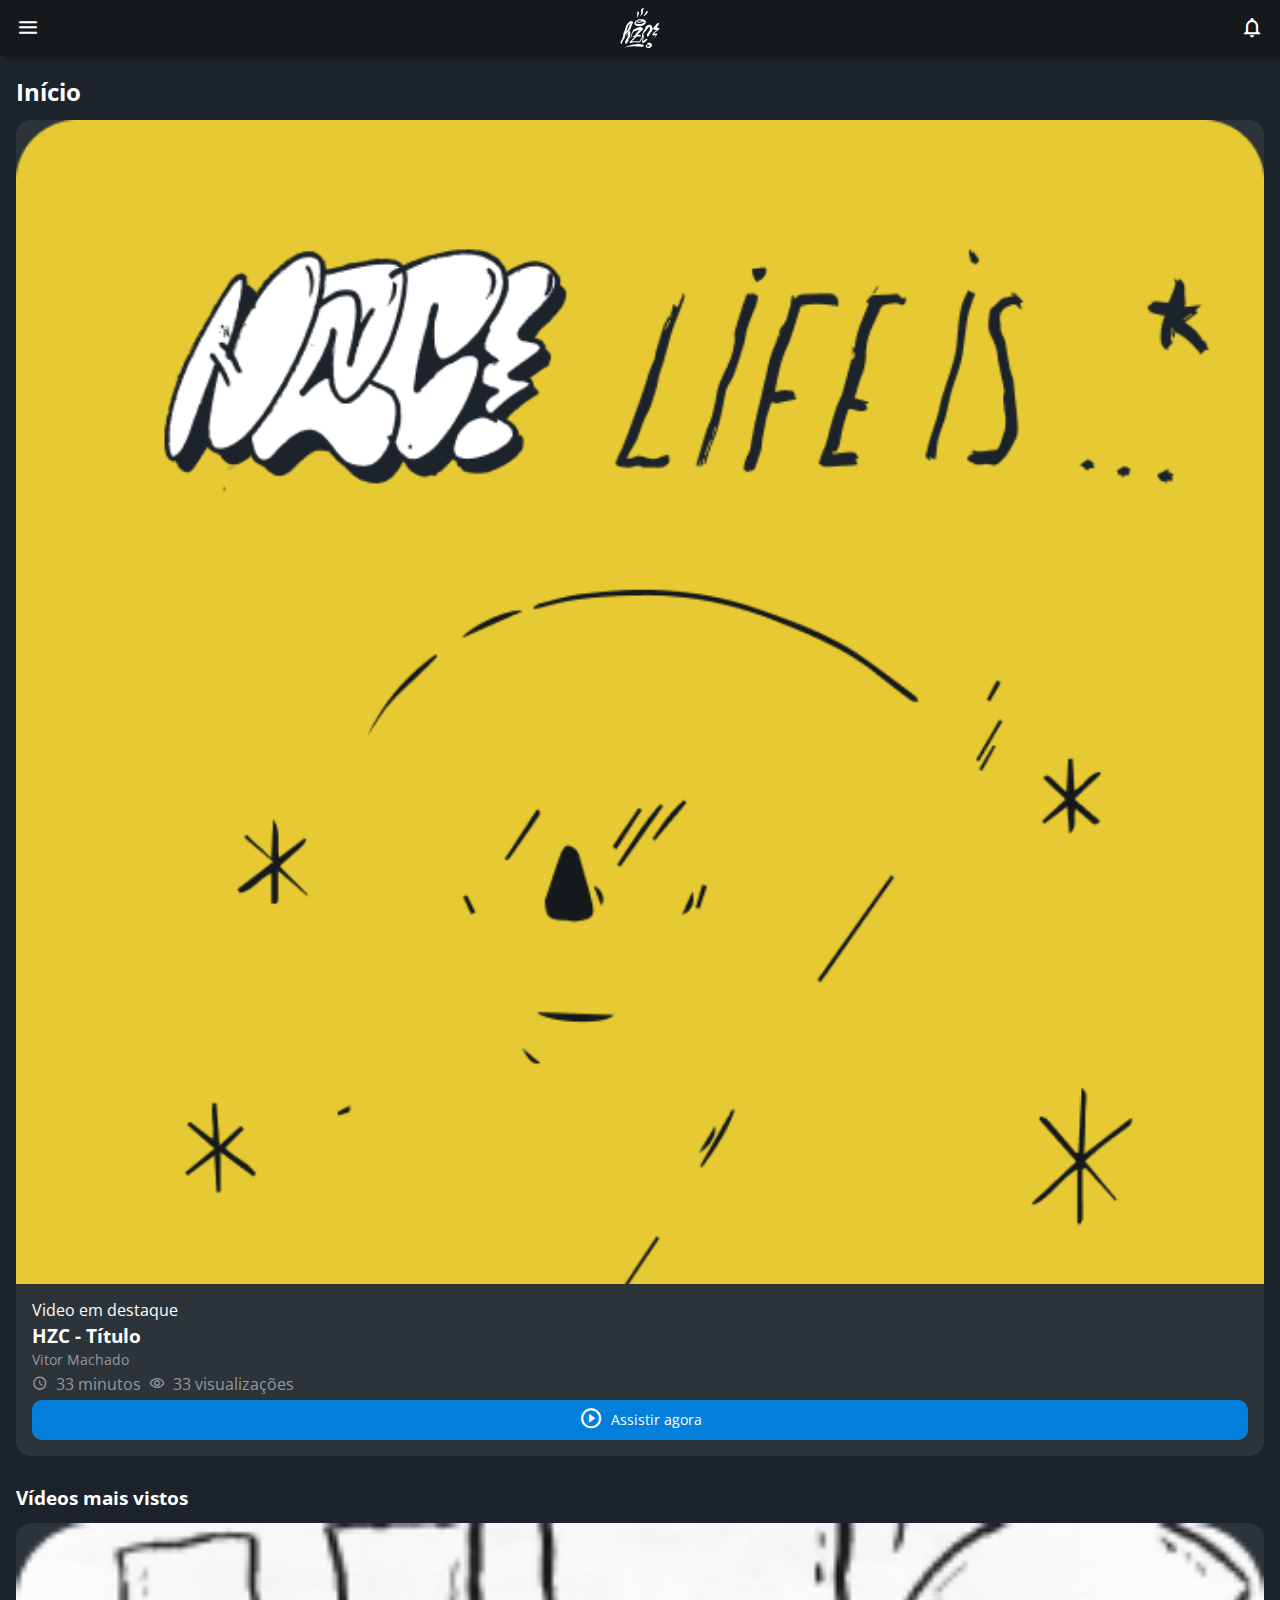
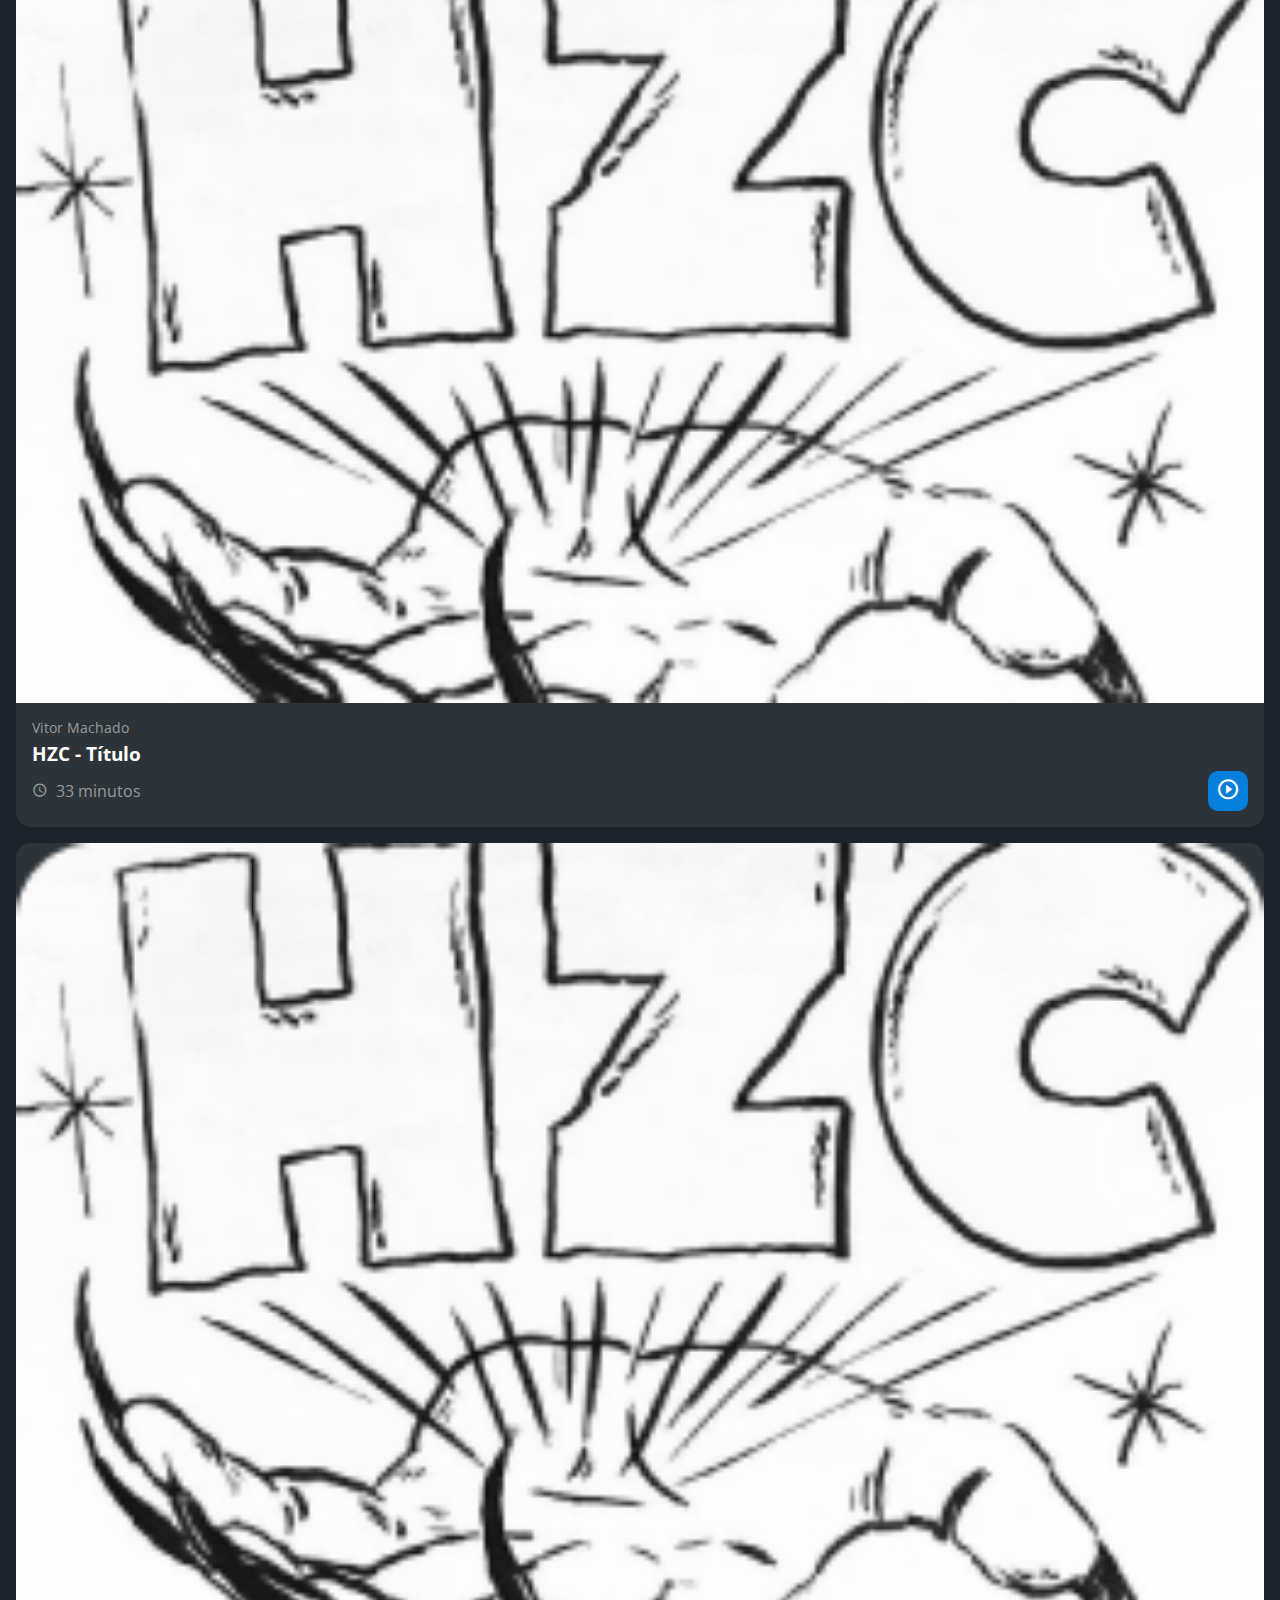
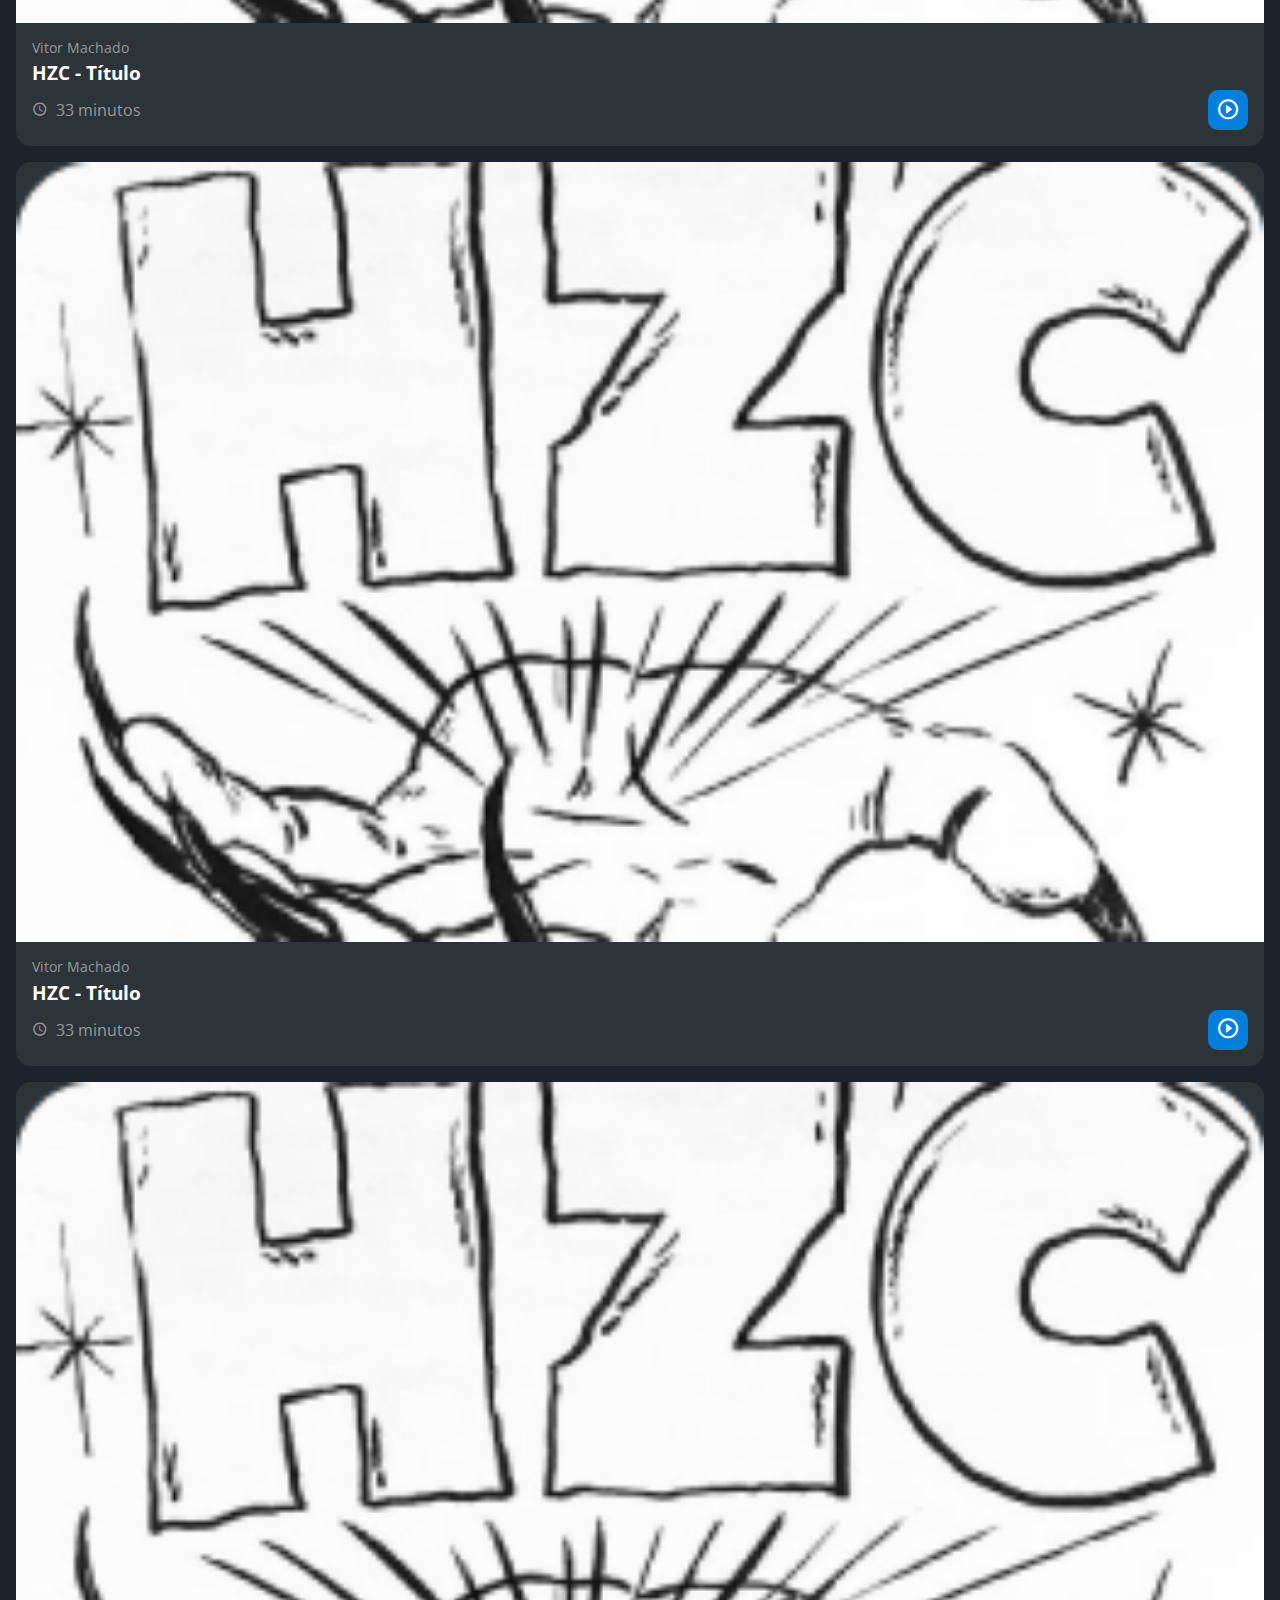
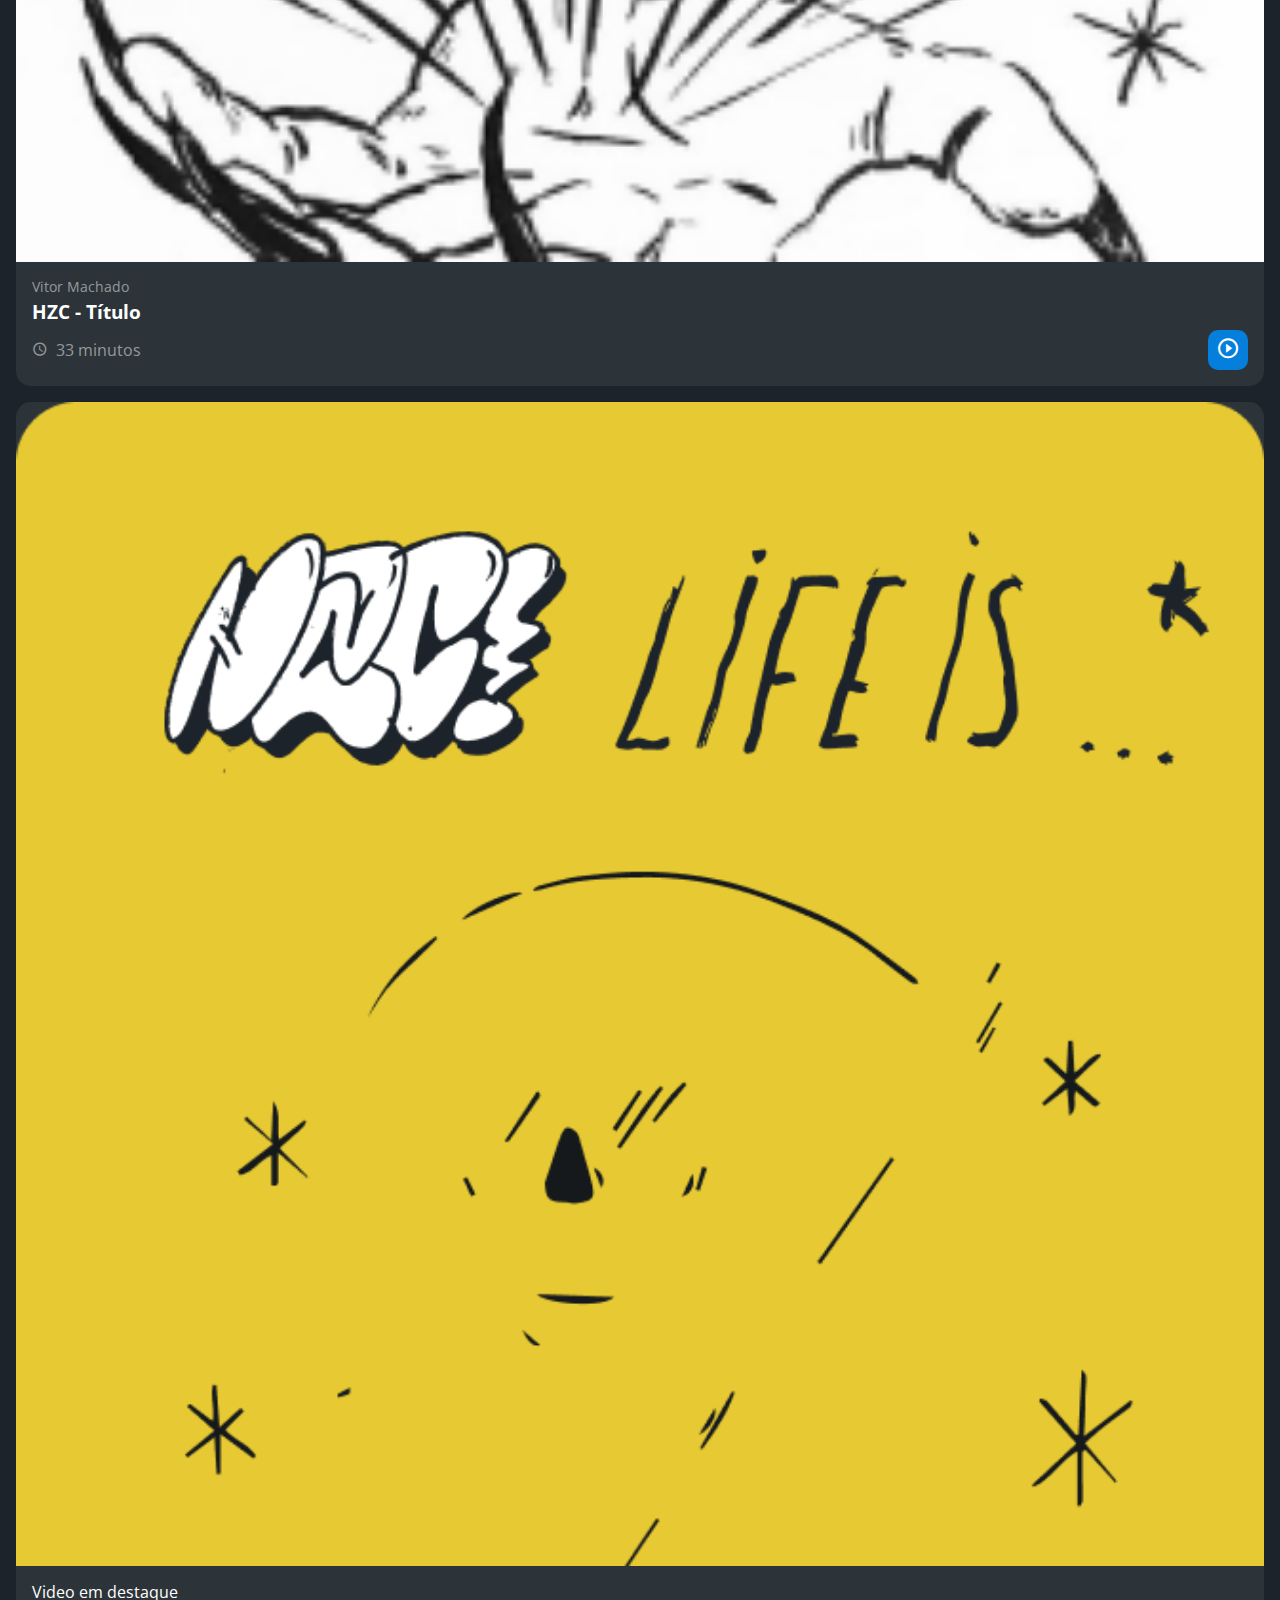
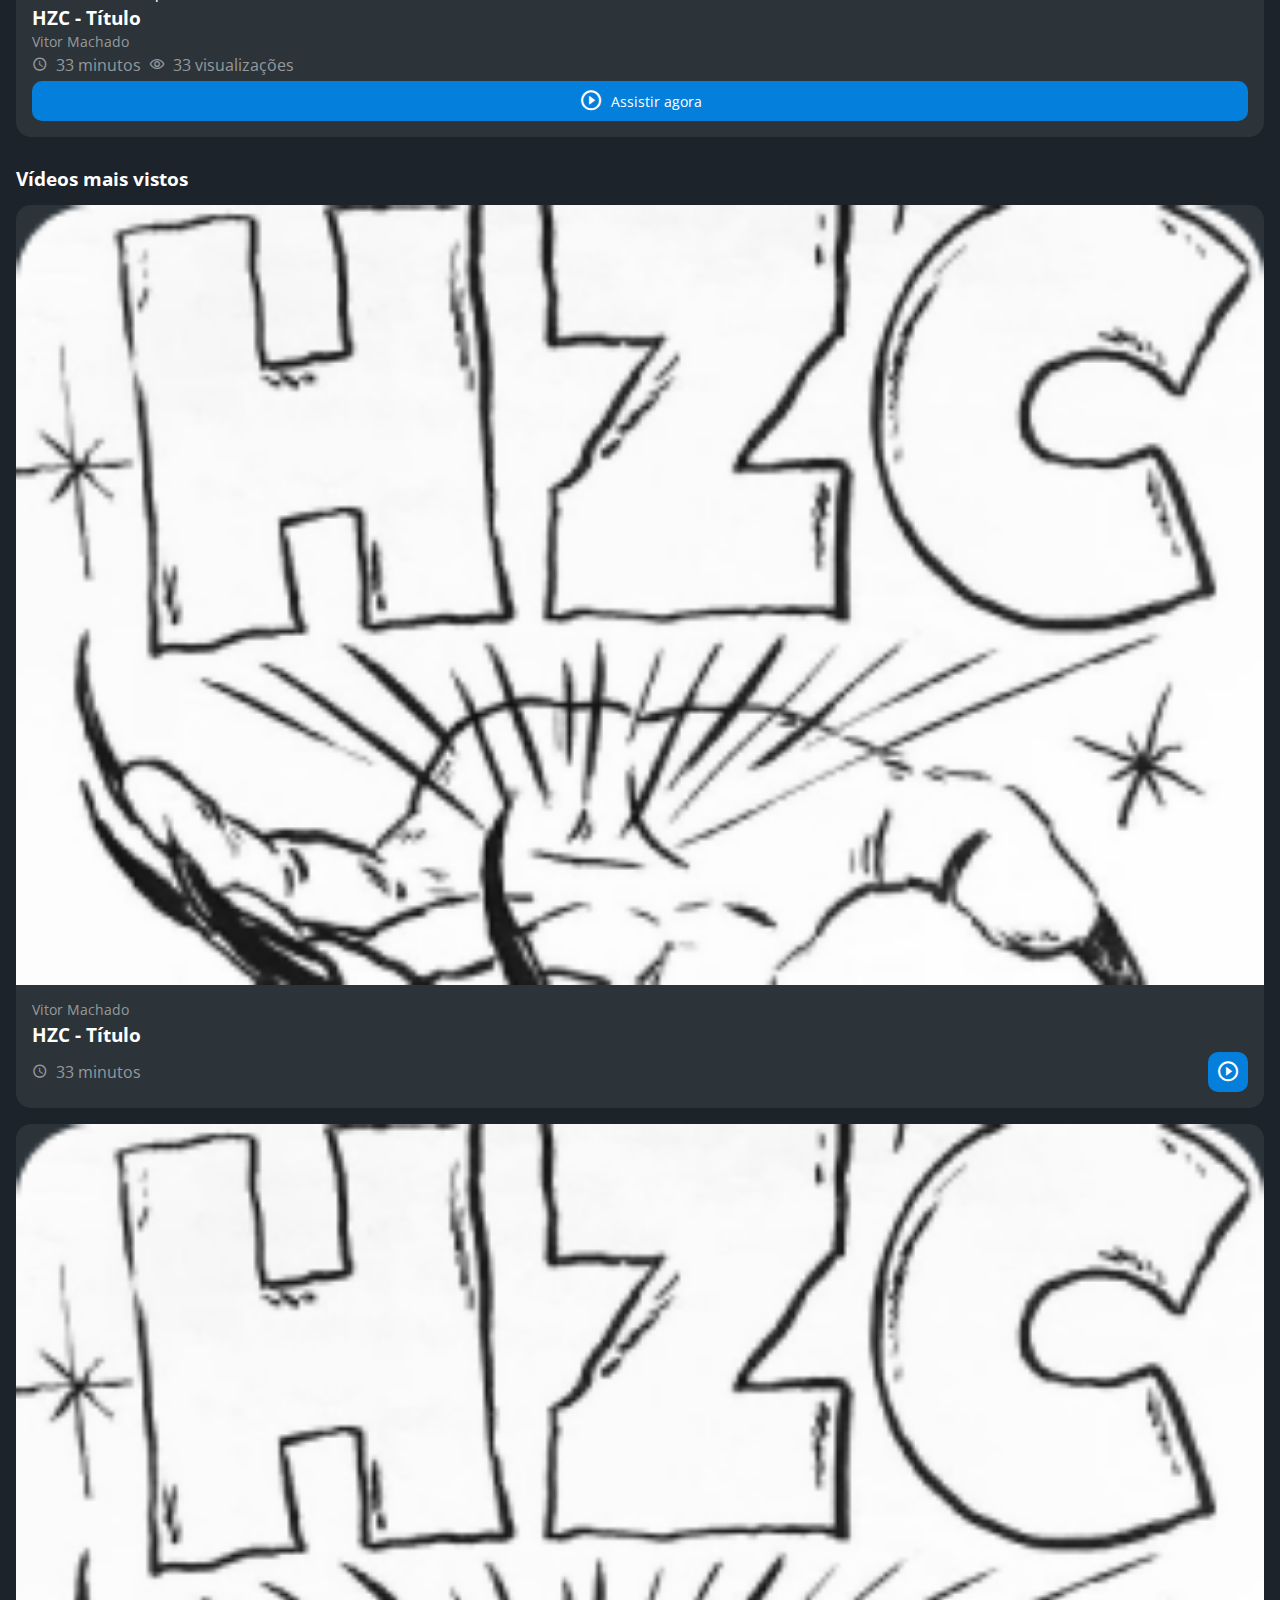
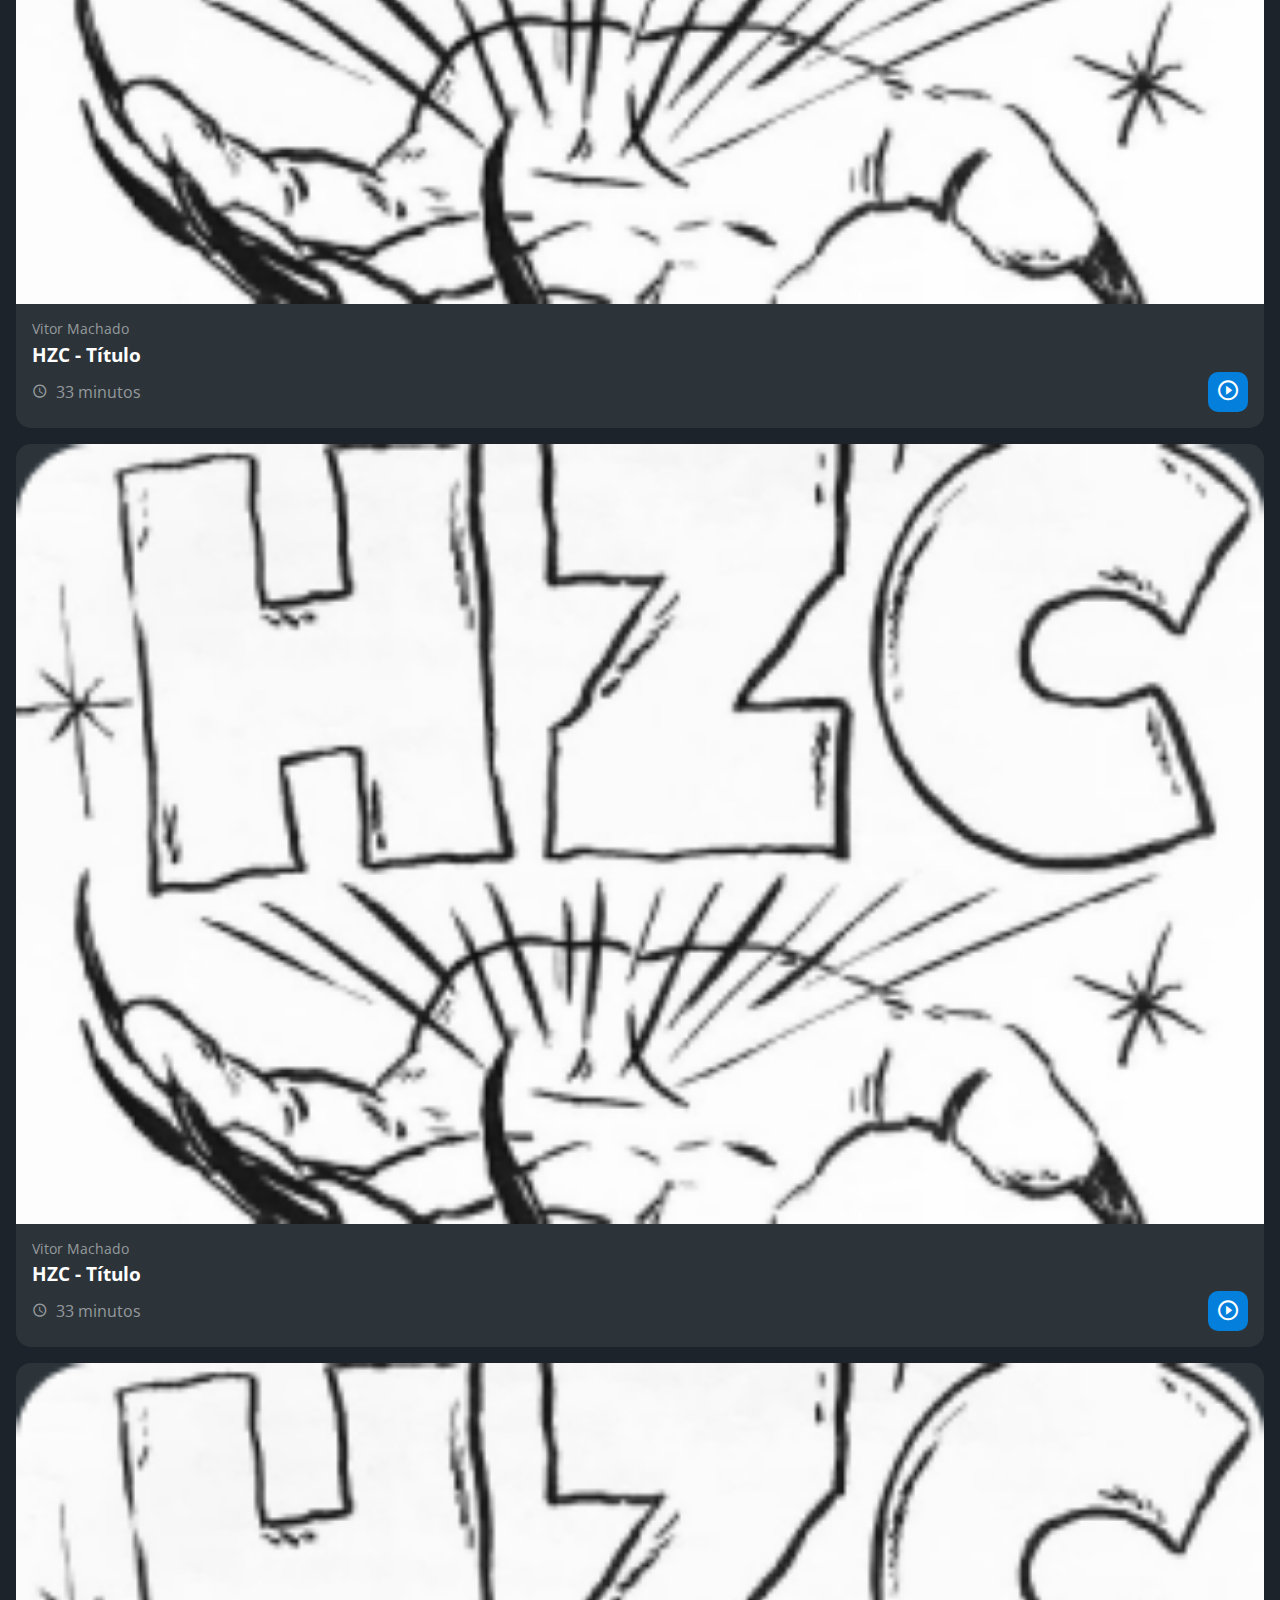
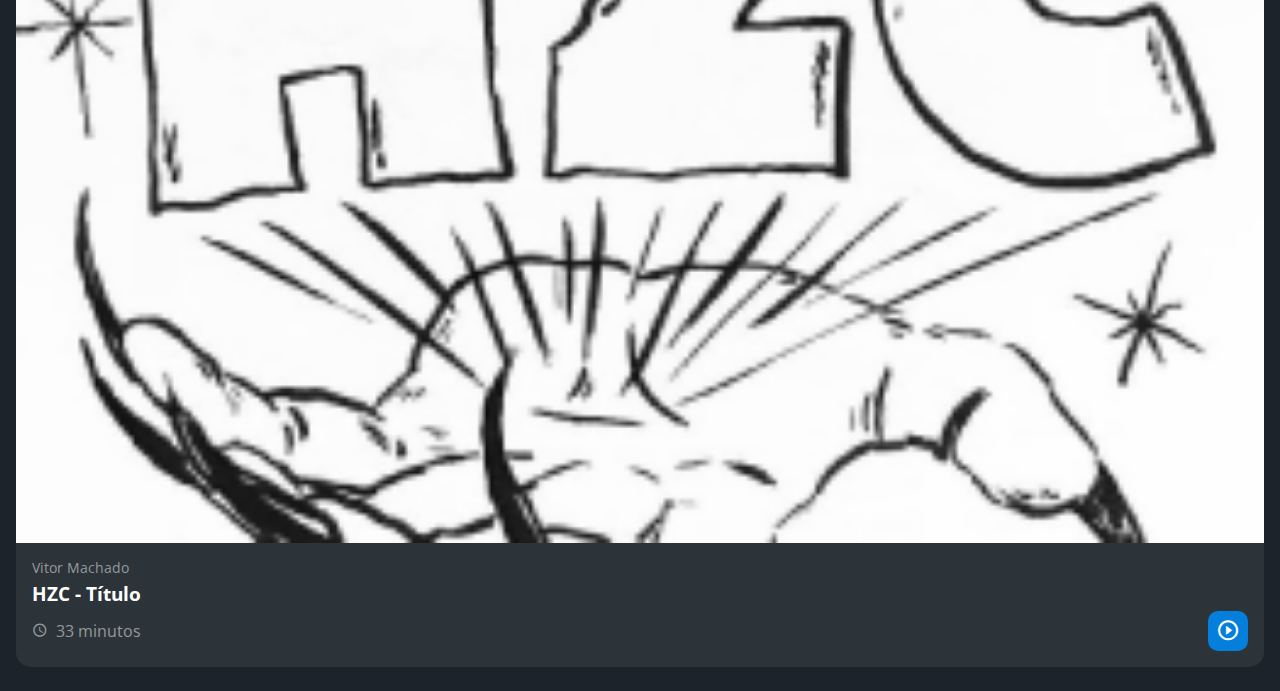
==== index.html @ 2d403581 "Initial commit" ====
<!DOCTYPE html>
<html lang="pt-br">
<head>
    <meta charset="UTF-8">
    <meta http-equiv="X-UA-Compatible" content="IE=edge">
    <meta name="viewport" content="width=device-width, initial-scale=1.0">    
    <title>HZC | Home </title>
    <link rel="preconnect" href="https://fonts.googleapis.com">
    <link rel="preconnect" href="https://fonts.gstatic.com" crossorigin>
    <link rel="stylesheet" href="https://fonts.googleapis.com/css2?family=Open+Sans:wght@400;600;700&display=swap">
    <link rel="stylesheet" href="assets/css/reset.css">
    <link rel="stylesheet" href="assets/css/estilos.css">
</head>
<body>
    <header class="cabecalho">
        <button class="cabecalho__menu" aria-label="Menu"><i></i></button>
        <img src="assets/img/logo.svg" alt="Logotipo da HZC" class="cabecalho__logo" />
        <button class="cabecalho__notificacao" aria-label="Notificação"><i></i></button>
    </header>
    <nav class="menu-lateral">
        <img src="assets/img/logo.svg" alt="Logotipo da HZC" class="menu-lateral__logo">
        <a href="#" class="menu-lateral__link menu-lateral__link--inicio menu-lateral__link--ativo">Inicio</a>
        <a href="#" class="menu-lateral__link menu-lateral__link--videos">Videos</a>
        <a href="#" class="menu-lateral__link menu-lateral__link--picos">Picos</a>
        <a href="#" class="menu-lateral__link menu-lateral__link--integrantes">Integrantes</a>
        <a href="#" class="menu-lateral__link menu-lateral__link--camisas">Camisas</a>
        <a href="#" class="menu-lateral__link menu-lateral__link--pinturas">Pinturas</a>
    </nav>
    <main class="principal">
        <h2 class="titulo-pagina">Início</h2>
        <article class="cartao cartao--destaque">
            <img src="assets/img/banner-mobile_1.png" alt="Banner do cartão" class="cartao__imagem">
            <div class="cartao__conteudo">
                <p class="cartao__destaque">Video em destaque</p>
                <h3 class="cartao__titulo">HZC - Título</h3>
                <p class="cartao__perfil">Vitor Machado</p>
                <p class="cartao__info cartao__info--tempo">33 minutos</p>
                <p class="cartao__info cartao__info--visualizacao">33 visualizações</p>
                <button class="cartao__botao cartao__botao--play cartao__botao--destaque">Assistir agora</button>
            </div>
        </article>
        <section class="secao">
            <h3 class="titulo-secao">Vídeos mais vistos</h3>
            <article class="cartao">
                <img src="assets/img/video_1.png" alt="Video" class="cartao__imagem">
                <div class="cartao__conteudo">
                    <p class="cartao__perfil">Vitor Machado</p>
                    <h3 class="cartao__titulo">HZC - Título</h3>
                    <p class="cartao__info cartao__info--tempo">33 minutos</p>
                    <button class="cartao__botao cartao__botao--play" aria-label="Assistir agora"></button>
                </div>
            </article>
            <article class="cartao">
                <img src="assets/img/video_1.png" alt="Video" class="cartao__imagem">
                <div class="cartao__conteudo">
                    <p class="cartao__perfil">Vitor Machado</p>
                    <h3 class="cartao__titulo">HZC - Título</h3>
                    <p class="cartao__info cartao__info--tempo">33 minutos</p>
                    <button class="cartao__botao cartao__botao--play" aria-label="Assistir agora"></button>
                </div>
            </article>
            <article class="cartao">
                <img src="assets/img/video_1.png" alt="Video" class="cartao__imagem">
                <div class="cartao__conteudo">
                    <p class="cartao__perfil">Vitor Machado</p>
                    <h3 class="cartao__titulo">HZC - Título</h3>
                    <p class="cartao__info cartao__info--tempo">33 minutos</p>
                    <button class="cartao__botao cartao__botao--play" aria-label="Assistir agora"></button>
                </div>
            </article>
            <article class="cartao">
                <img src="assets/img/video_1.png" alt="Video" class="cartao__imagem">
                <div class="cartao__conteudo">
                    <p class="cartao__perfil">Vitor Machado</p>
                    <h3 class="cartao__titulo">HZC - Título</h3>
                    <p class="cartao__info cartao__info--tempo">33 minutos</p>
                    <button class="cartao__botao cartao__botao--play" aria-label="Assistir agora"></button>
                </div>
            </article>
        </section>

        <article class="cartao cartao--destaque">
            <img src="assets/img/banner-mobile_1.png" alt="Banner do cartão" class="cartao__imagem">
            <div class="cartao__conteudo">
                <p class="cartao__destaque">Video em destaque</p>
                <h3 class="cartao__titulo">HZC - Título</h3>
                <p class="cartao__perfil">Vitor Machado</p>
                <p class="cartao__info cartao__info--tempo">33 minutos</p>
                <p class="cartao__info cartao__info--visualizacao">33 visualizações</p>
                <button class="cartao__botao cartao__botao--play cartao__botao--destaque">Assistir agora</button>
            </div>
        </article>
        <section class="secao">
            <h3 class="titulo-secao">Vídeos mais vistos</h3>
            <article class="cartao">
                <img src="assets/img/video_1.png" alt="Video" class="cartao__imagem">
                <div class="cartao__conteudo">
                    <p class="cartao__perfil">Vitor Machado</p>
                    <h3 class="cartao__titulo">HZC - Título</h3>
                    <p class="cartao__info cartao__info--tempo">33 minutos</p>
                    <button class="cartao__botao cartao__botao--play" aria-label="Assistir agora"></button>
                </div>
            </article>
            <article class="cartao">
                <img src="assets/img/video_1.png" alt="Video" class="cartao__imagem">
                <div class="cartao__conteudo">
                    <p class="cartao__perfil">Vitor Machado</p>
                    <h3 class="cartao__titulo">HZC - Título</h3>
                    <p class="cartao__info cartao__info--tempo">33 minutos</p>
                    <button class="cartao__botao cartao__botao--play" aria-label="Assistir agora"></button>
                </div>
            </article>
            <article class="cartao">
                <img src="assets/img/video_1.png" alt="Video" class="cartao__imagem">
                <div class="cartao__conteudo">
                    <p class="cartao__perfil">Vitor Machado</p>
                    <h3 class="cartao__titulo">HZC - Título</h3>
                    <p class="cartao__info cartao__info--tempo">33 minutos</p>
                    <button class="cartao__botao cartao__botao--play" aria-label="Assistir agora"></button>
                </div>
            </article>
            <article class="cartao">
                <img src="assets/img/video_1.png" alt="Video" class="cartao__imagem">
                <div class="cartao__conteudo">
                    <p class="cartao__perfil">Vitor Machado</p>
                    <h3 class="cartao__titulo">HZC - Título</h3>
                    <p class="cartao__info cartao__info--tempo">33 minutos</p>
                    <button class="cartao__botao cartao__botao--play" aria-label="Assistir agora"></button>
                </div>
            </article>
        </section>
    </main>
    <script src="index.js"></script>
</body>
</html>
---- assets/css/estilos.css ----
@font-face {
    font-family: 'icones';
    src: url(../font/icones.ttf);
}

body {
    background-color: #1D232A;
    font-family: 'Open Sans', 'icones', sans-serif;
    color: #ffffff;
}

.cabecalho {
    display: flex;
    justify-content: space-between;
    align-items: center;
    background-color: #15191C;
    padding: 8px 16px;
    box-shadow:  4px 4px rgba(0, 0, 0, 0.16);
}

.cabecalho__menu i::before{
    content: "\e904";
    font-size: 24px;
}

.cabecalho__notificacao i::before{
    content: "\e906";
    font-size: 24px;
}

.cabecalho__logo {
    width: 40px;
}

.menu-lateral{
    display: flex;
    flex-direction: column;

    background-color: #15191C;
    width: 75vw;
    height: 100vh;

    position: absolute;
    left: -100vw;
    transition: .25s;
}

.menu-lateral--ativo {
    left: 0;
    transition: .25s;
}

.menu-lateral__logo {
    width: 118px;
    align-self: center;
    padding: 16px;
}

.menu-lateral__link{
    height: 64px;
    color: #95999C;
    padding-left: 64px;
    display: flex;
    align-items: center;
}

.menu-lateral__link::before {
    content: '\e900';
    width: 24px;
    height: 24px;
    font-size: 24px;
    position: absolute;
    left: 24px;
}

.menu-lateral__link--ativo {
    color: #ffffff;
    padding-left: 56px;
    border-left: 8px solid #ffffff;
}

.menu-lateral__link--inicio::before {
    content: '\e902';    
}

.menu-lateral__link--videos::before {
    content: '\e90e';
}
.menu-lateral__link--picos::before {
    content: '\e909';
}
.menu-lateral__link--integrantes::before {
    content: '\e903';
}
.menu-lateral__link--camisas::before {
    content: '\e900';
}
.menu-lateral__link--pinturas::before {
    content: '\e90a';
}

.principal{
    padding: 24px 16px;
    display: grid;
    gap: 16px;
}

.titulo-pagina {
    font-size: 1.5rem;
    font-weight: 700;
}

.titulo-secao {
    font-size: 1.2rem;
    font-weight: 700;
}

.cartao {
    width: 100%;
    border-radius: 15px;
    overflow: hidden;
    background-color: #2C343A;
}

.cartao--destaque {
    margin-bottom: 16px;
}

/* Grid template usando fracionamento, criando células */
.cartao__conteudo {
    padding: 16px;
    display: grid;
    grid-template-columns:auto 1fr;
    gap: 8px;
}   

/* Mescla de colunas, tipo do excel */
.cartao__destaque {
    grid-column: span 2;
}

.cartao__titulo {
    font-size: 1.2rem;
    font-weight: 700;
    grid-column: span 2;
}

.cartao__perfil {
    color: #95999C;
    font-size: 0.9rem;
    grid-column: span 2;
}

.cartao__info {
    display: flex;
    align-items: center;
    color: #95999C;
}

.cartao__info--tempo::before {
    content: '\e90c';
    margin-right: 8px;
}

.cartao__info--visualizacao::before {
    content: '\e90f';
    margin-right: 8px;
}

.cartao__botao {
    display: flex;
    justify-content: center;
    align-items: center;
    background-color: #0480DC;
    width: 40px;
    height: 40px;
    border-radius: 10px;
    font-size: 0.9rem;
    justify-self: flex-end;
}

.cartao__botao--play::before {
    content: '\e90b';
    font-size: 24px;
}

.cartao__botao--destaque {
    width: 100%;
    grid-column: span 2;
}

.cartao__botao--destaque::before {
    margin-right: 8px;
}

.secao {
    display: grid;
    gap: 16px;
}
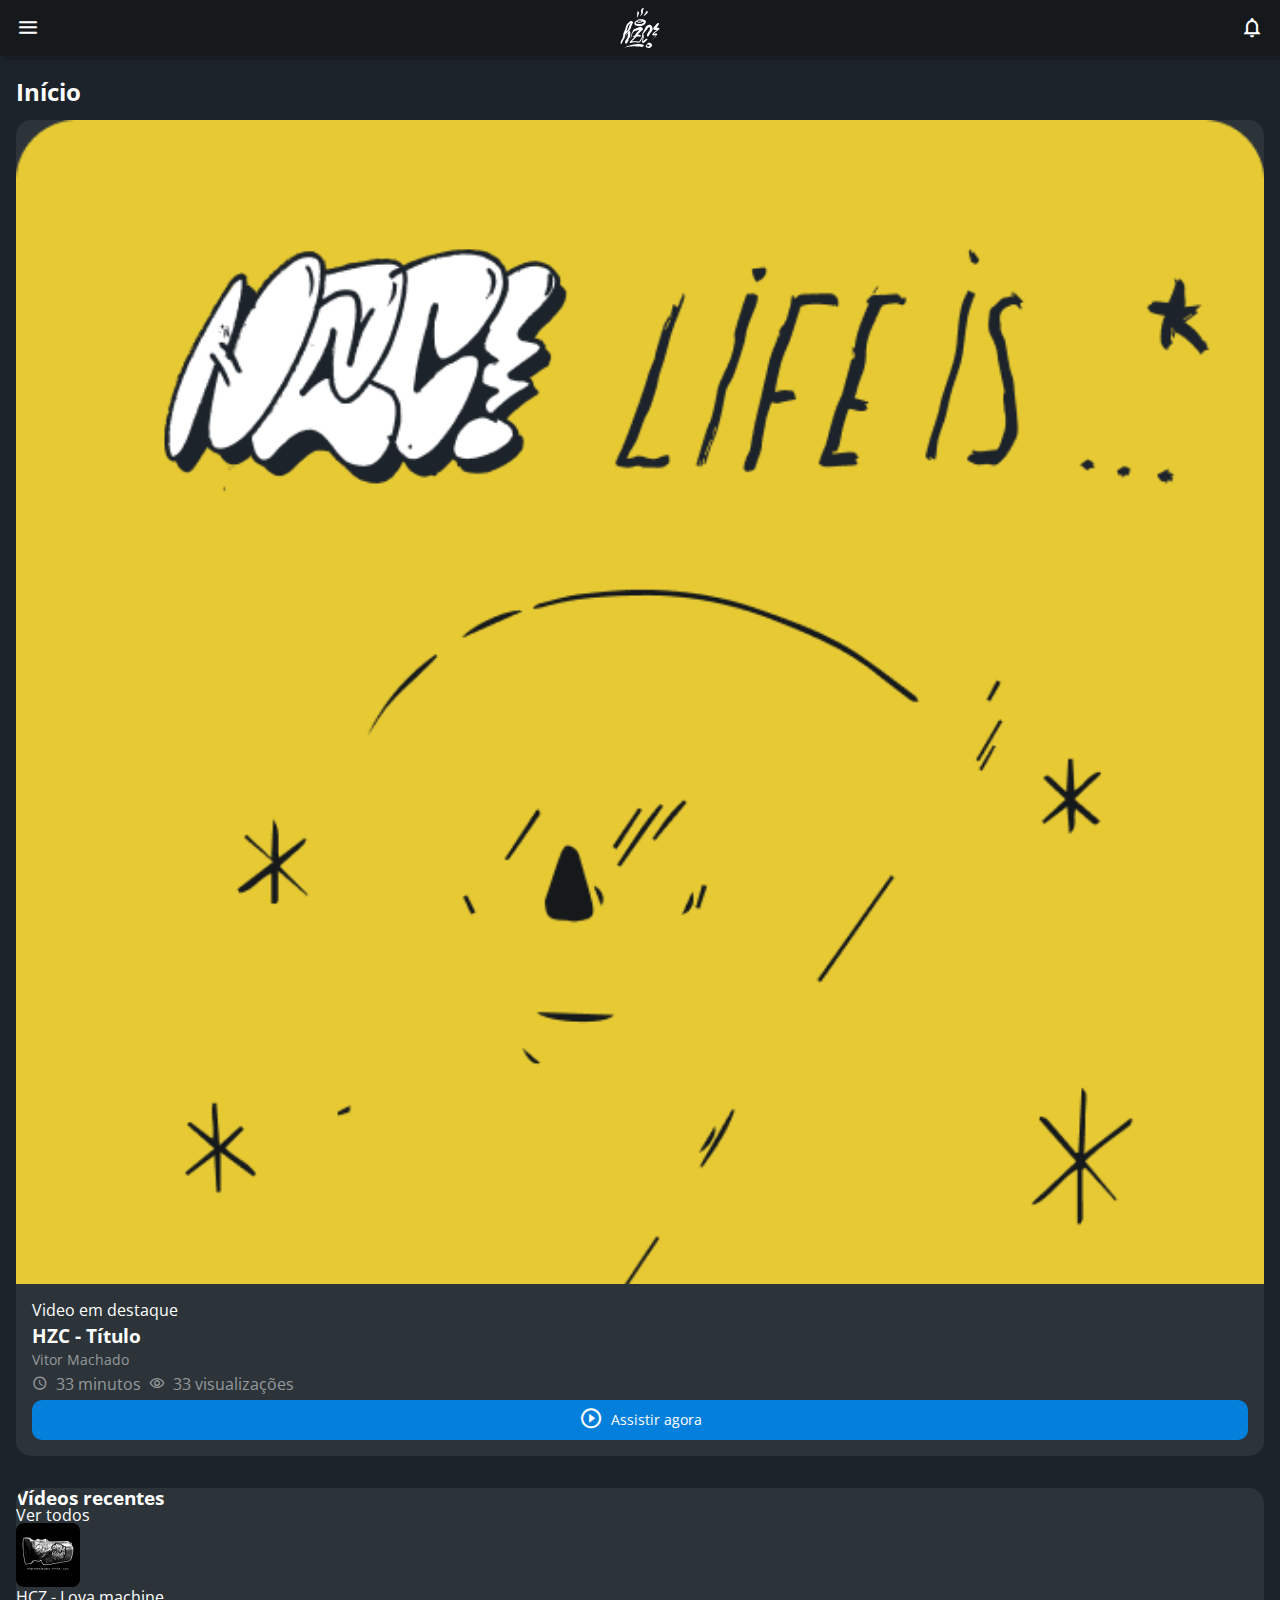
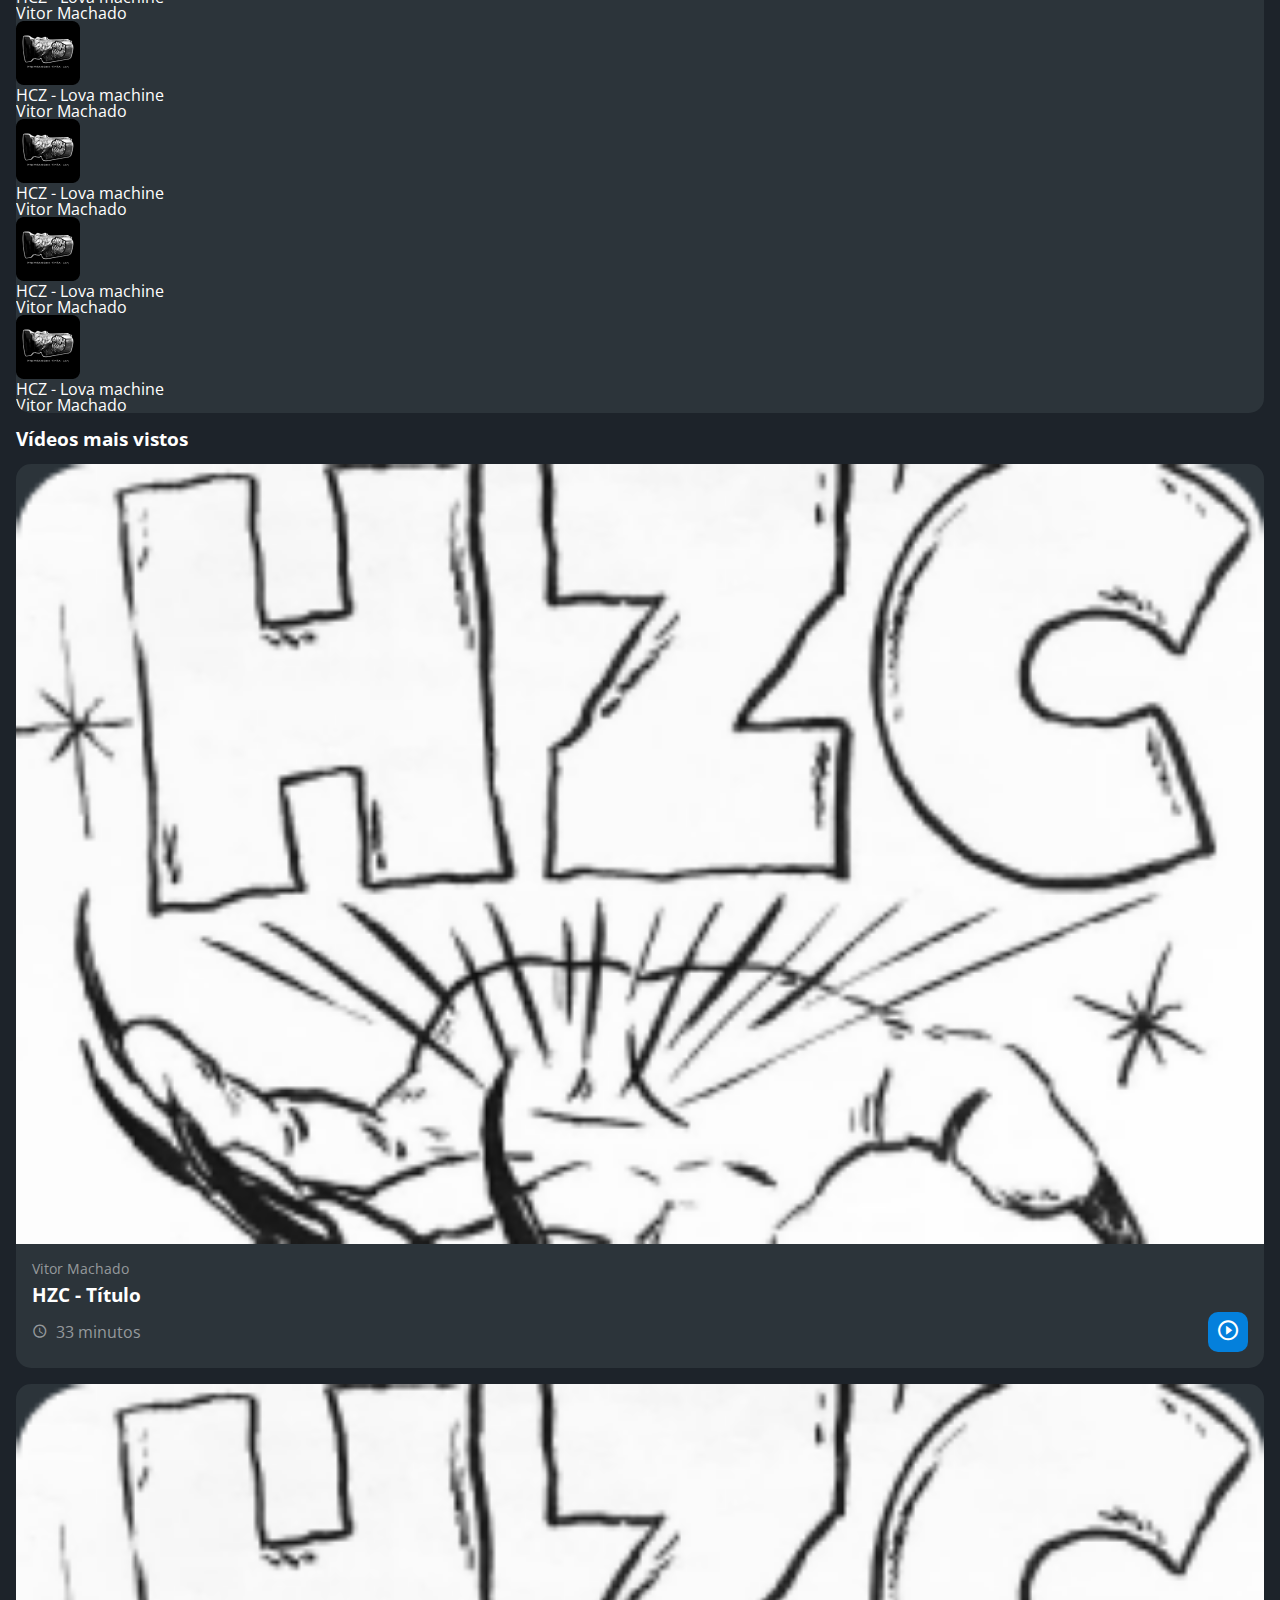
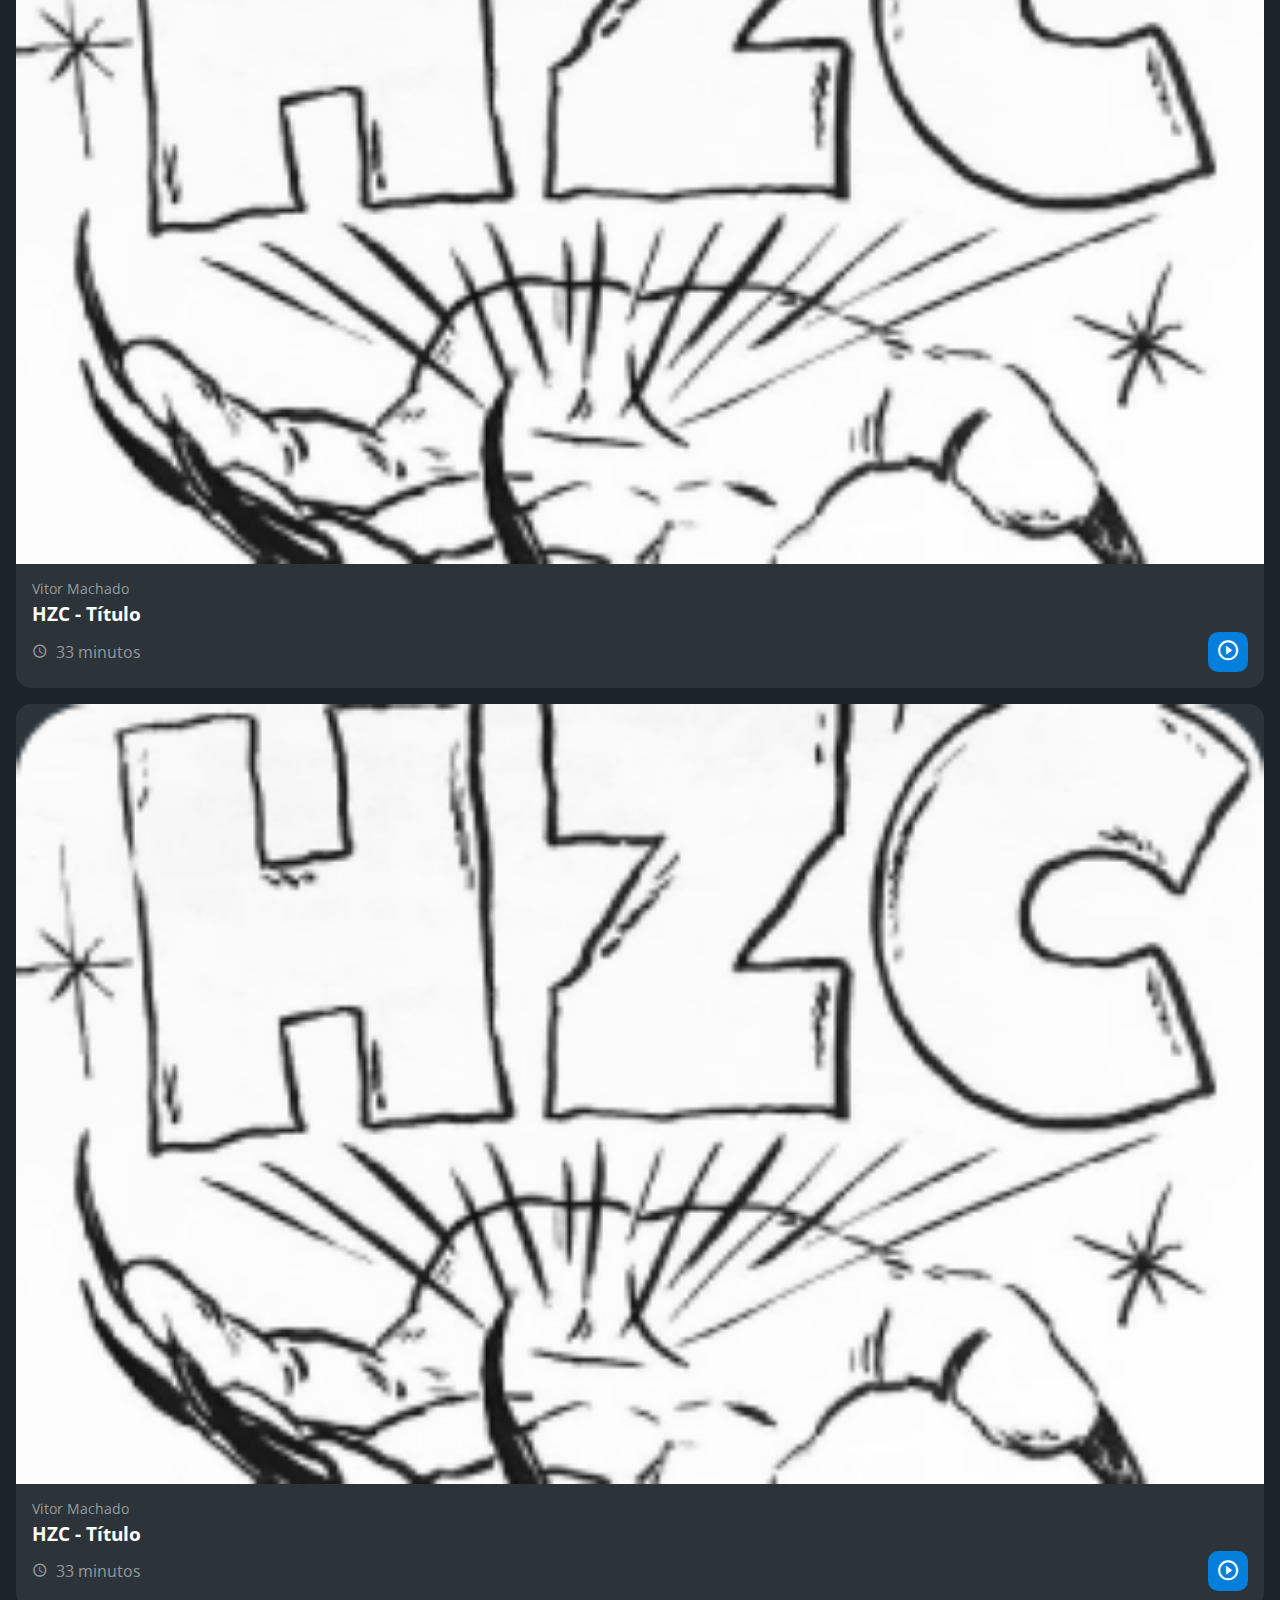
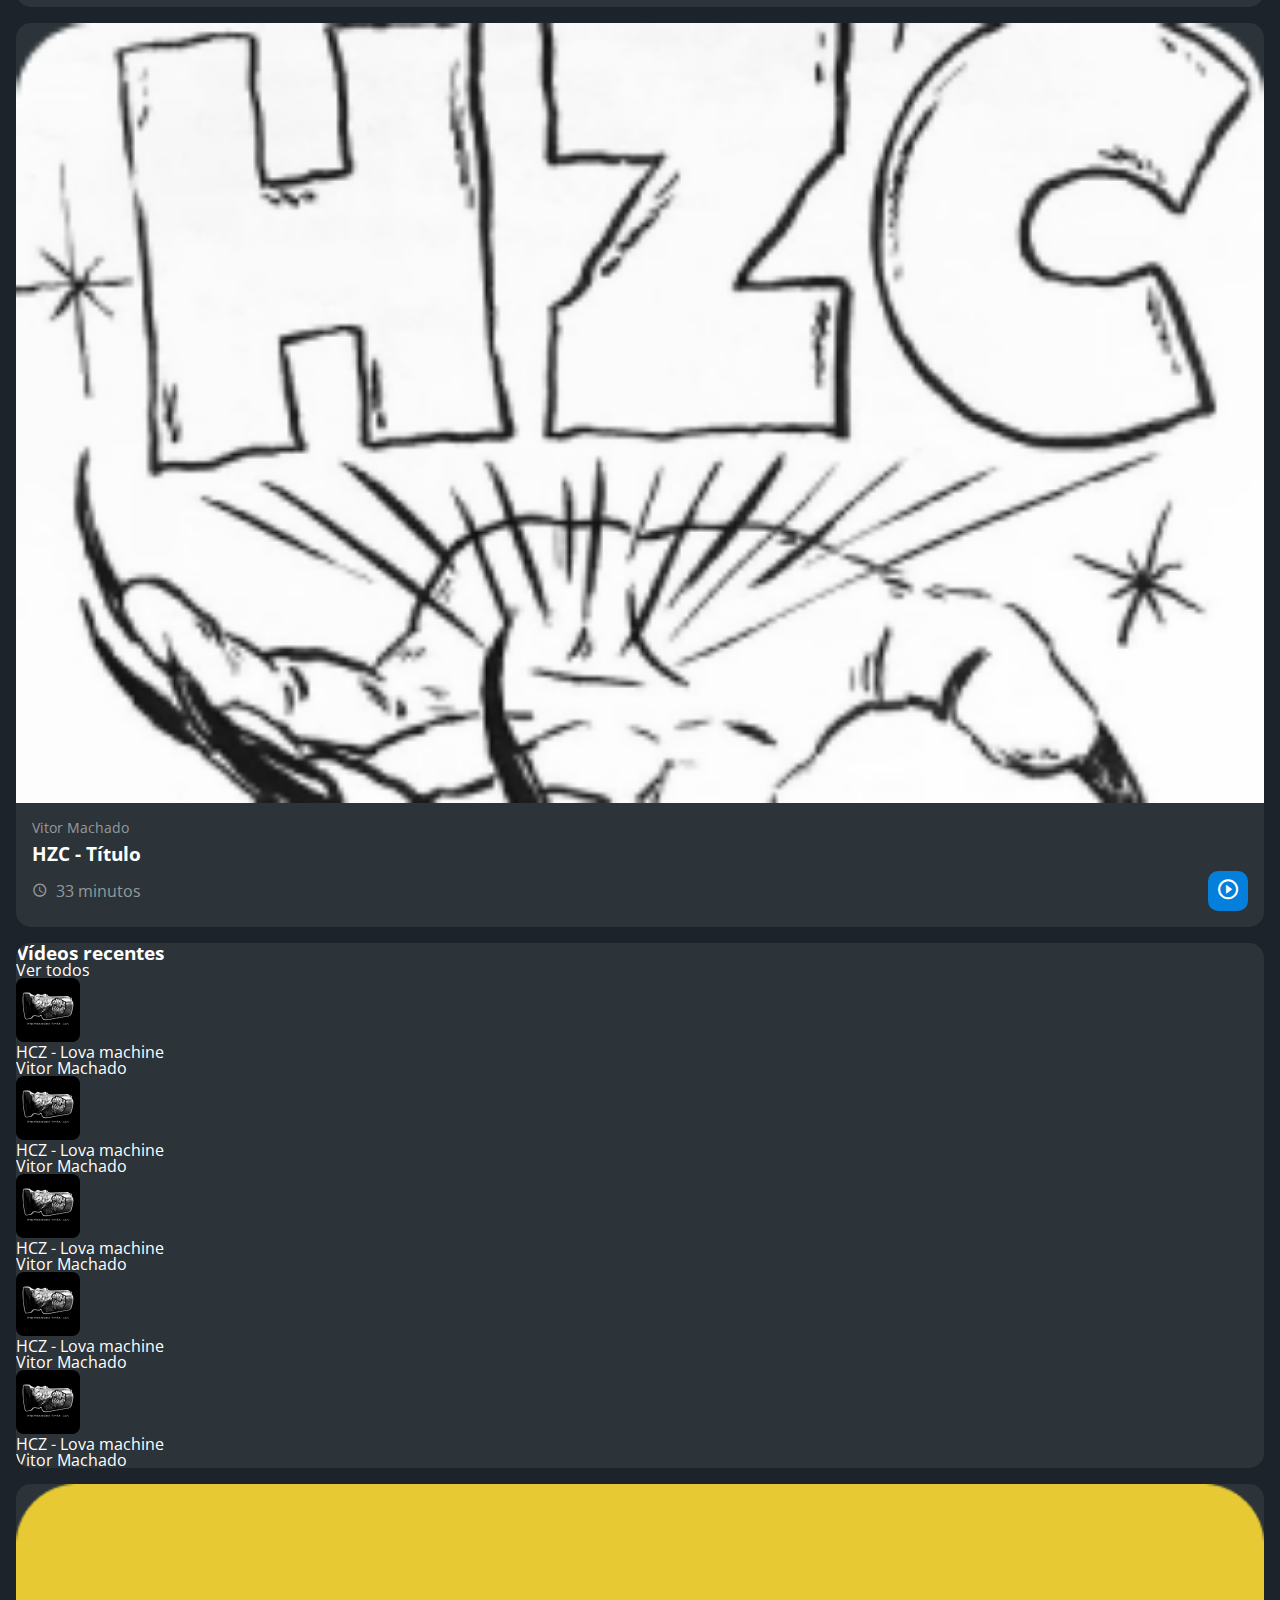
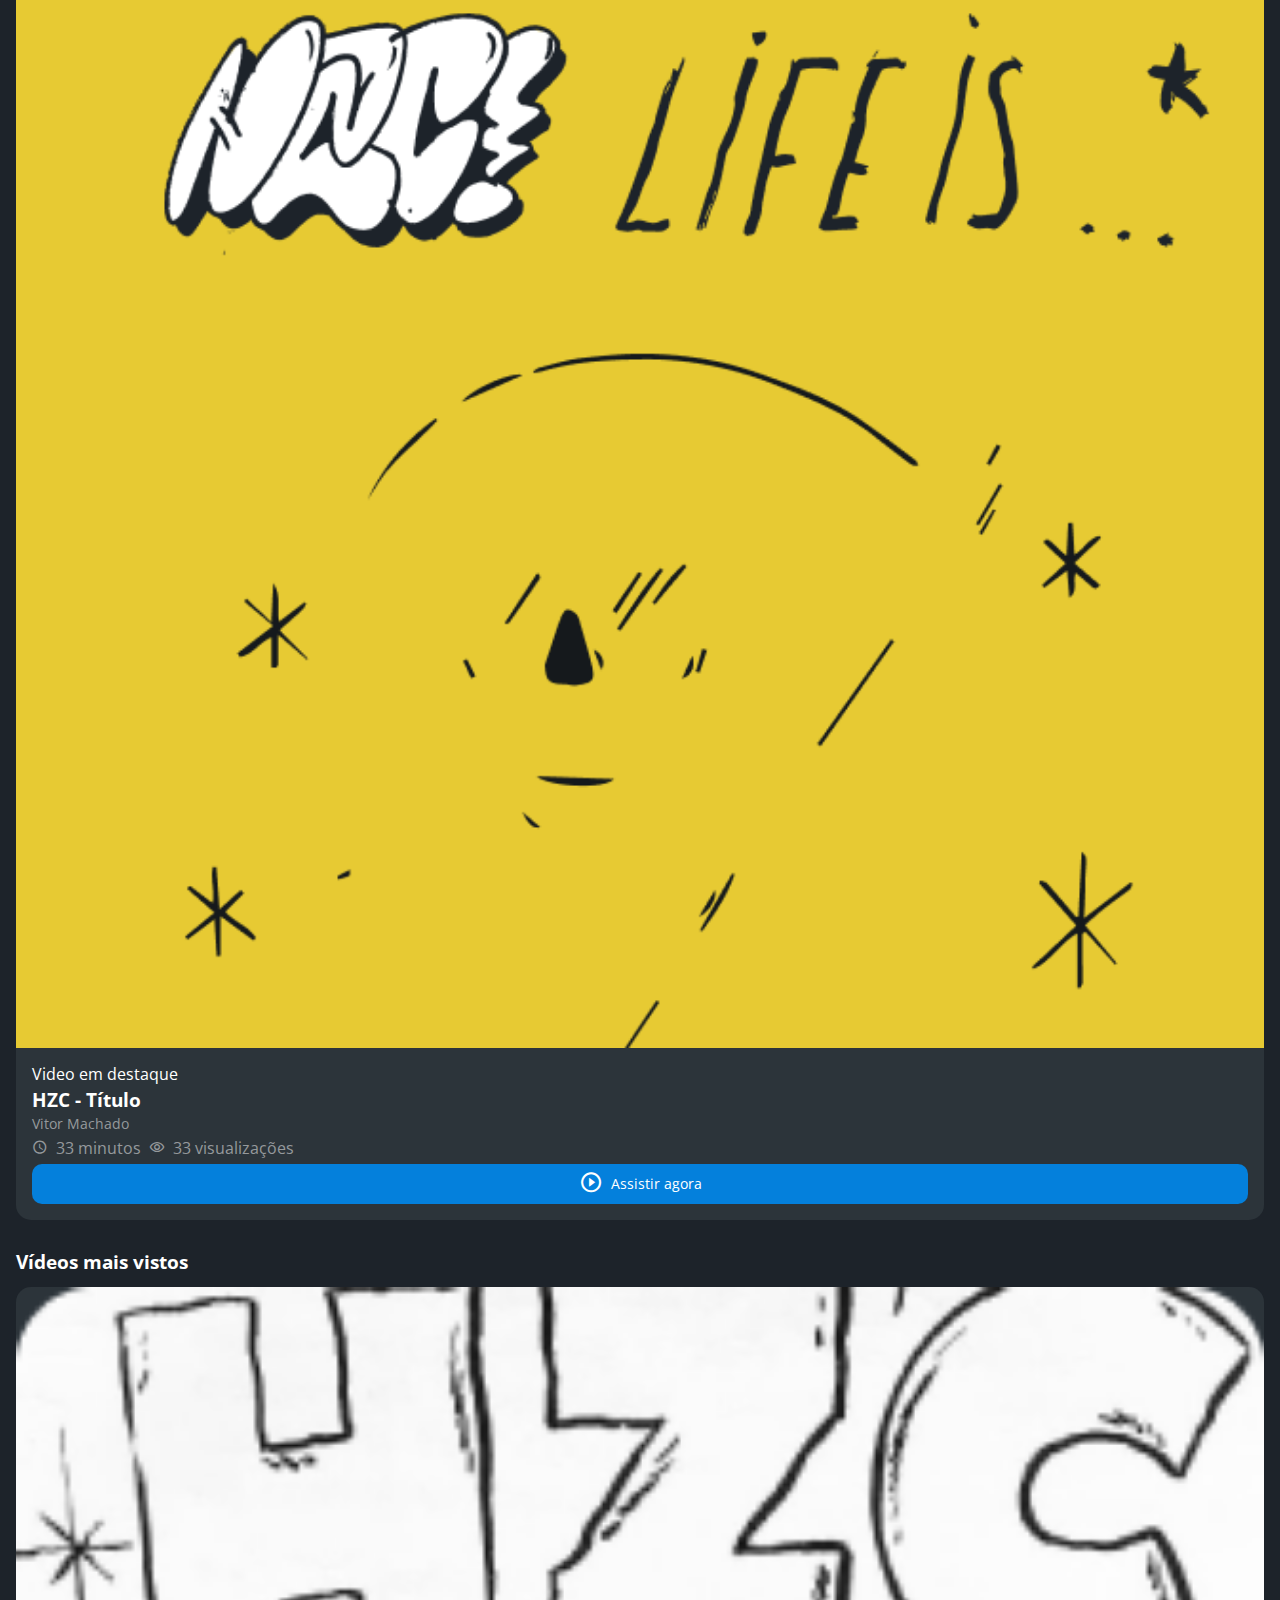
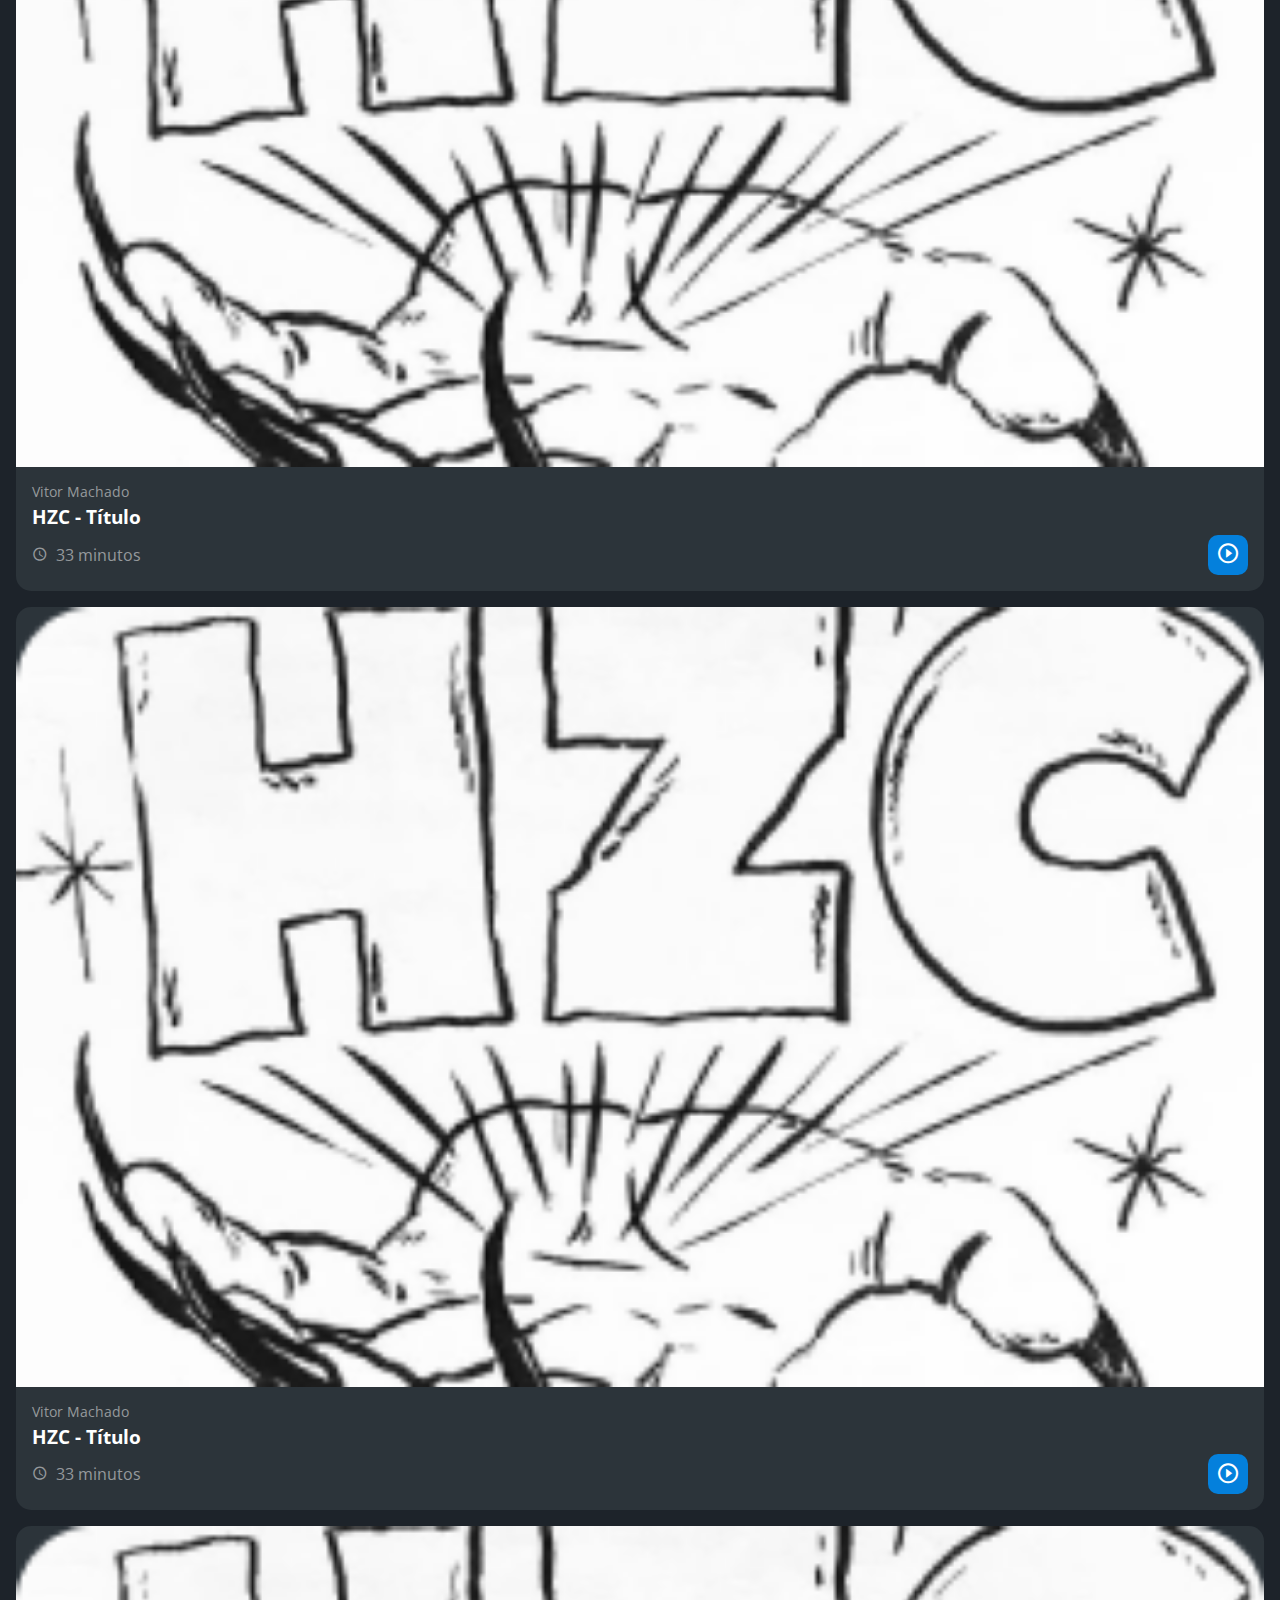
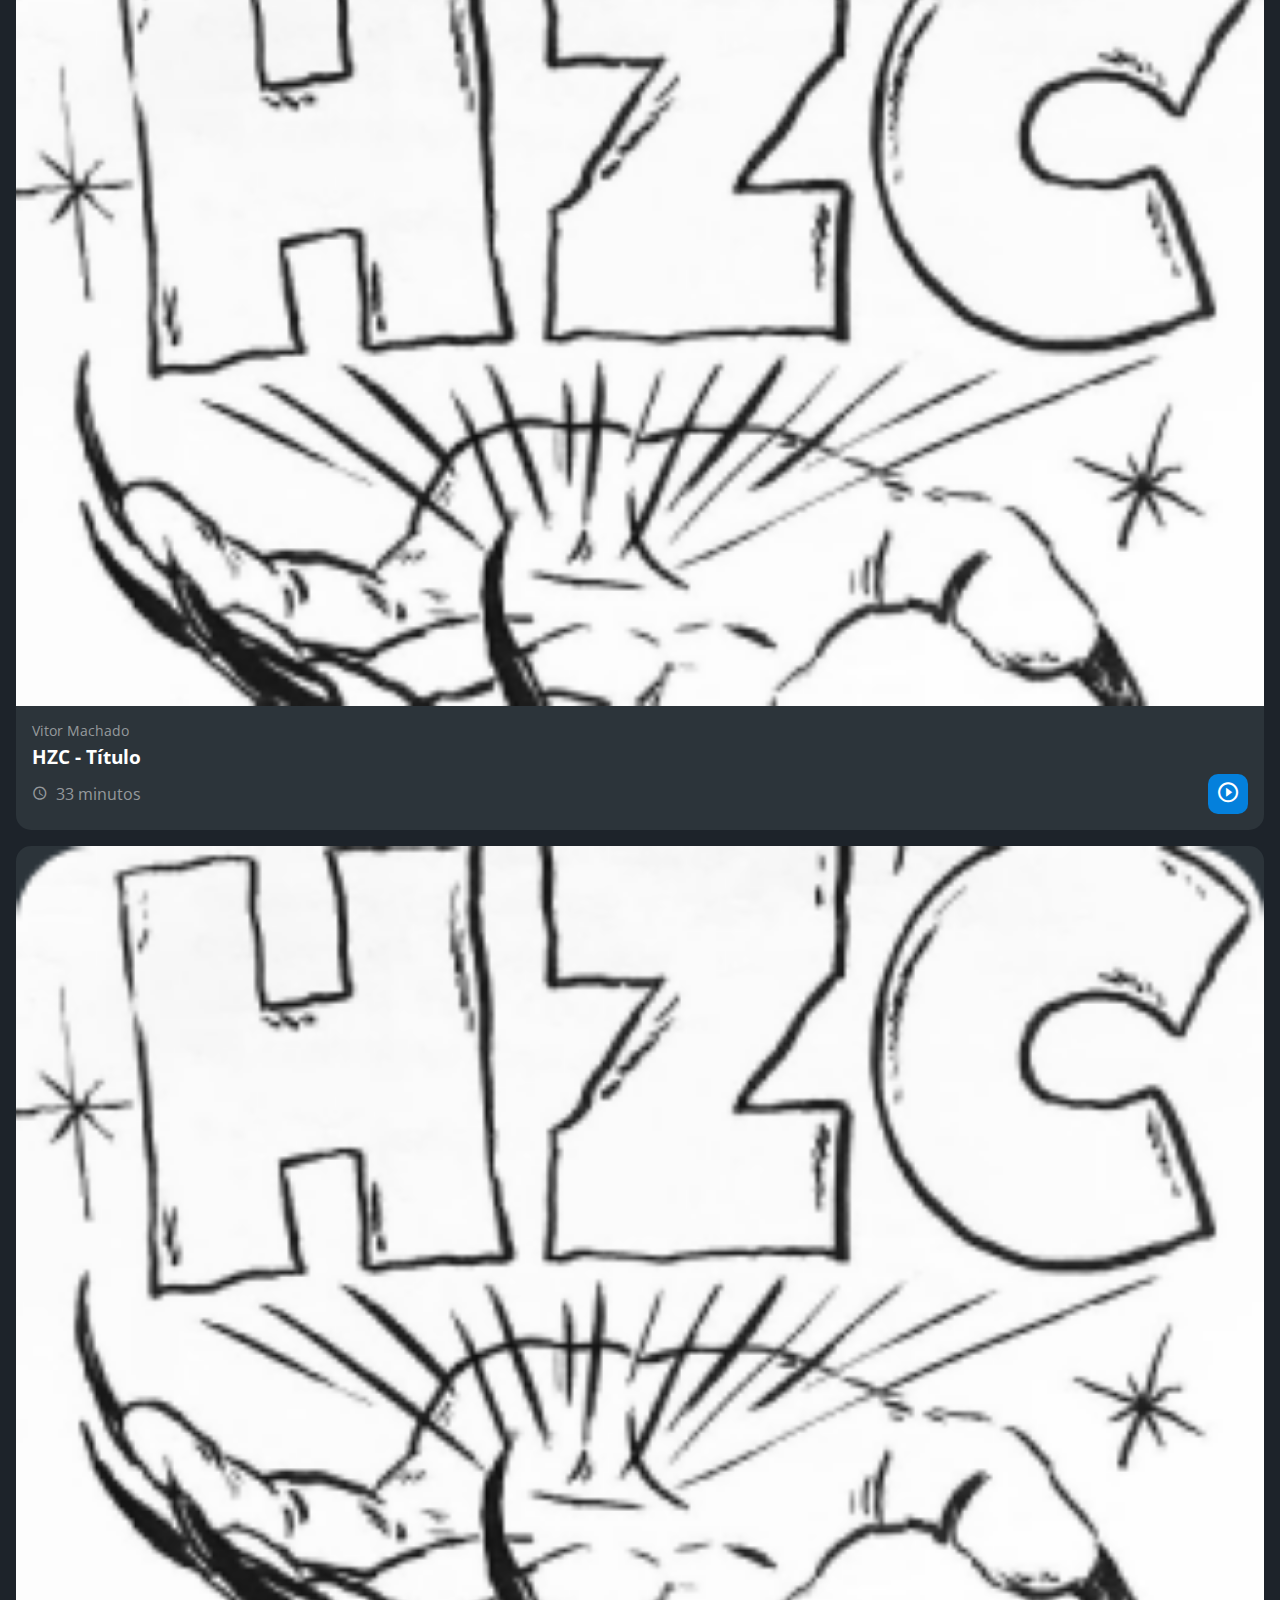
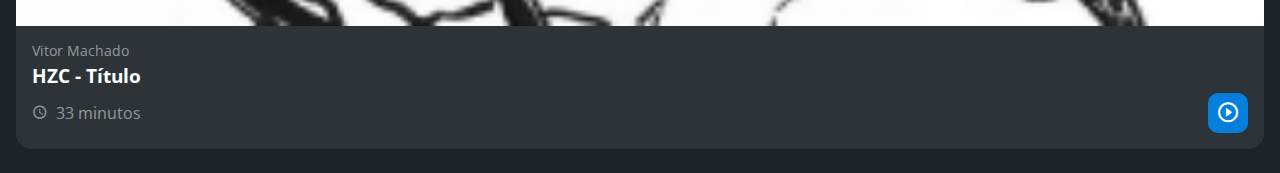
==== commit c5cd1ab9: "Adicionando estilização para a versão desktop" ====
--- a/index.html
+++ b/index.html
@@ -15,6 +15,7 @@
     <header class="cabecalho">
         <button class="cabecalho__menu" aria-label="Menu"><i></i></button>
         <img src="assets/img/logo.svg" alt="Logotipo da HZC" class="cabecalho__logo" />
+        <p class="cabecalho__perfil">Vitor Machado</p>
         <button class="cabecalho__notificacao" aria-label="Notificação"><i></i></button>
     </header>
     <nav class="menu-lateral">
@@ -38,6 +39,37 @@
                 <p class="cartao__info cartao__info--visualizacao">33 visualizações</p>
                 <button class="cartao__botao cartao__botao--play cartao__botao--destaque">Assistir agora</button>
             </div>
+        </article>
+        <article class="cartao cartao--recentes">
+            <h3 class="cartao__titulo">Vídeos recentes</h3>
+            <a href="#" class="cartao__link">Ver todos</a>
+            <ul class="cartao__lista">
+                <li class="cartao__item">
+                    <img src="assets/img/miniatura_1.png" alt="Thumbnail" class="cartao__item--thumbnail">
+                    <h4 class="cartao__item-titulo">HCZ - Lova machine</h4>
+                    <p class="cartao__item-perfil">Vitor Machado</p>
+                </li>
+                <li class="cartao__item">
+                    <img src="assets/img/miniatura_1.png" alt="Thumbnail" class="cartao__item--thumbnail">
+                    <h4 class="cartao__item-titulo">HCZ - Lova machine</h4>
+                    <p class="cartao__item-perfil">Vitor Machado</p>
+                </li>
+                <li class="cartao__item">
+                    <img src="assets/img/miniatura_1.png" alt="Thumbnail" class="cartao__item--thumbnail">
+                    <h4 class="cartao__item-titulo">HCZ - Lova machine</h4>
+                    <p class="cartao__item-perfil">Vitor Machado</p>
+                </li>
+                <li class="cartao__item">
+                    <img src="assets/img/miniatura_1.png" alt="Thumbnail" class="cartao__item--thumbnail">
+                    <h4 class="cartao__item-titulo">HCZ - Lova machine</h4>
+                    <p class="cartao__item-perfil">Vitor Machado</p>
+                </li>
+                <li class="cartao__item">
+                    <img src="assets/img/miniatura_1.png" alt="Thumbnail" class="cartao__item--thumbnail">
+                    <h4 class="cartao__item-titulo">HCZ - Lova machine</h4>
+                    <p class="cartao__item-perfil">Vitor Machado</p>
+                </li>
+            </ul>
         </article>
         <section class="secao">
             <h3 class="titulo-secao">Vídeos mais vistos</h3>
@@ -78,7 +110,37 @@
                 </div>
             </article>
         </section>
-
+        <article class="cartao cartao--recentes">
+            <h3 class="cartao__titulo">Vídeos recentes</h3>
+            <a href="#" class="cartao__link">Ver todos</a>
+            <ul class="cartao__lista">
+                <li class="cartao__item">
+                    <img src="assets/img/miniatura_1.png" alt="Thumbnail" class="cartao__item--thumbnail">
+                    <h4 class="cartao__item-titulo">HCZ - Lova machine</h4>
+                    <p class="cartao__item-perfil">Vitor Machado</p>
+                </li>
+                <li class="cartao__item">
+                    <img src="assets/img/miniatura_1.png" alt="Thumbnail" class="cartao__item--thumbnail">
+                    <h4 class="cartao__item-titulo">HCZ - Lova machine</h4>
+                    <p class="cartao__item-perfil">Vitor Machado</p>
+                </li>
+                <li class="cartao__item">
+                    <img src="assets/img/miniatura_1.png" alt="Thumbnail" class="cartao__item--thumbnail">
+                    <h4 class="cartao__item-titulo">HCZ - Lova machine</h4>
+                    <p class="cartao__item-perfil">Vitor Machado</p>
+                </li>
+                <li class="cartao__item">
+                    <img src="assets/img/miniatura_1.png" alt="Thumbnail" class="cartao__item--thumbnail">
+                    <h4 class="cartao__item-titulo">HCZ - Lova machine</h4>
+                    <p class="cartao__item-perfil">Vitor Machado</p>
+                </li>
+                <li class="cartao__item">
+                    <img src="assets/img/miniatura_1.png" alt="Thumbnail" class="cartao__item--thumbnail">
+                    <h4 class="cartao__item-titulo">HCZ - Lova machine</h4>
+                    <p class="cartao__item-perfil">Vitor Machado</p>
+                </li>
+            </ul>
+        </article>
         <article class="cartao cartao--destaque">
             <img src="assets/img/banner-mobile_1.png" alt="Banner do cartão" class="cartao__imagem">
             <div class="cartao__conteudo">
--- a/assets/css/estilos.css
+++ b/assets/css/estilos.css
@@ -9,6 +9,13 @@
     color: #ffffff;
 }
 
+@media screen and (min-width: 1440px) {
+    body {
+        display: grid;
+        grid-template-columns: auto 1fr;
+    }
+}
+
 .cabecalho {
     display: flex;
     justify-content: space-between;
@@ -30,6 +37,10 @@
 
 .cabecalho__logo {
     width: 40px;
+}
+
+.cabecalho__perfil {
+    display: none;
 }
 
 .menu-lateral{
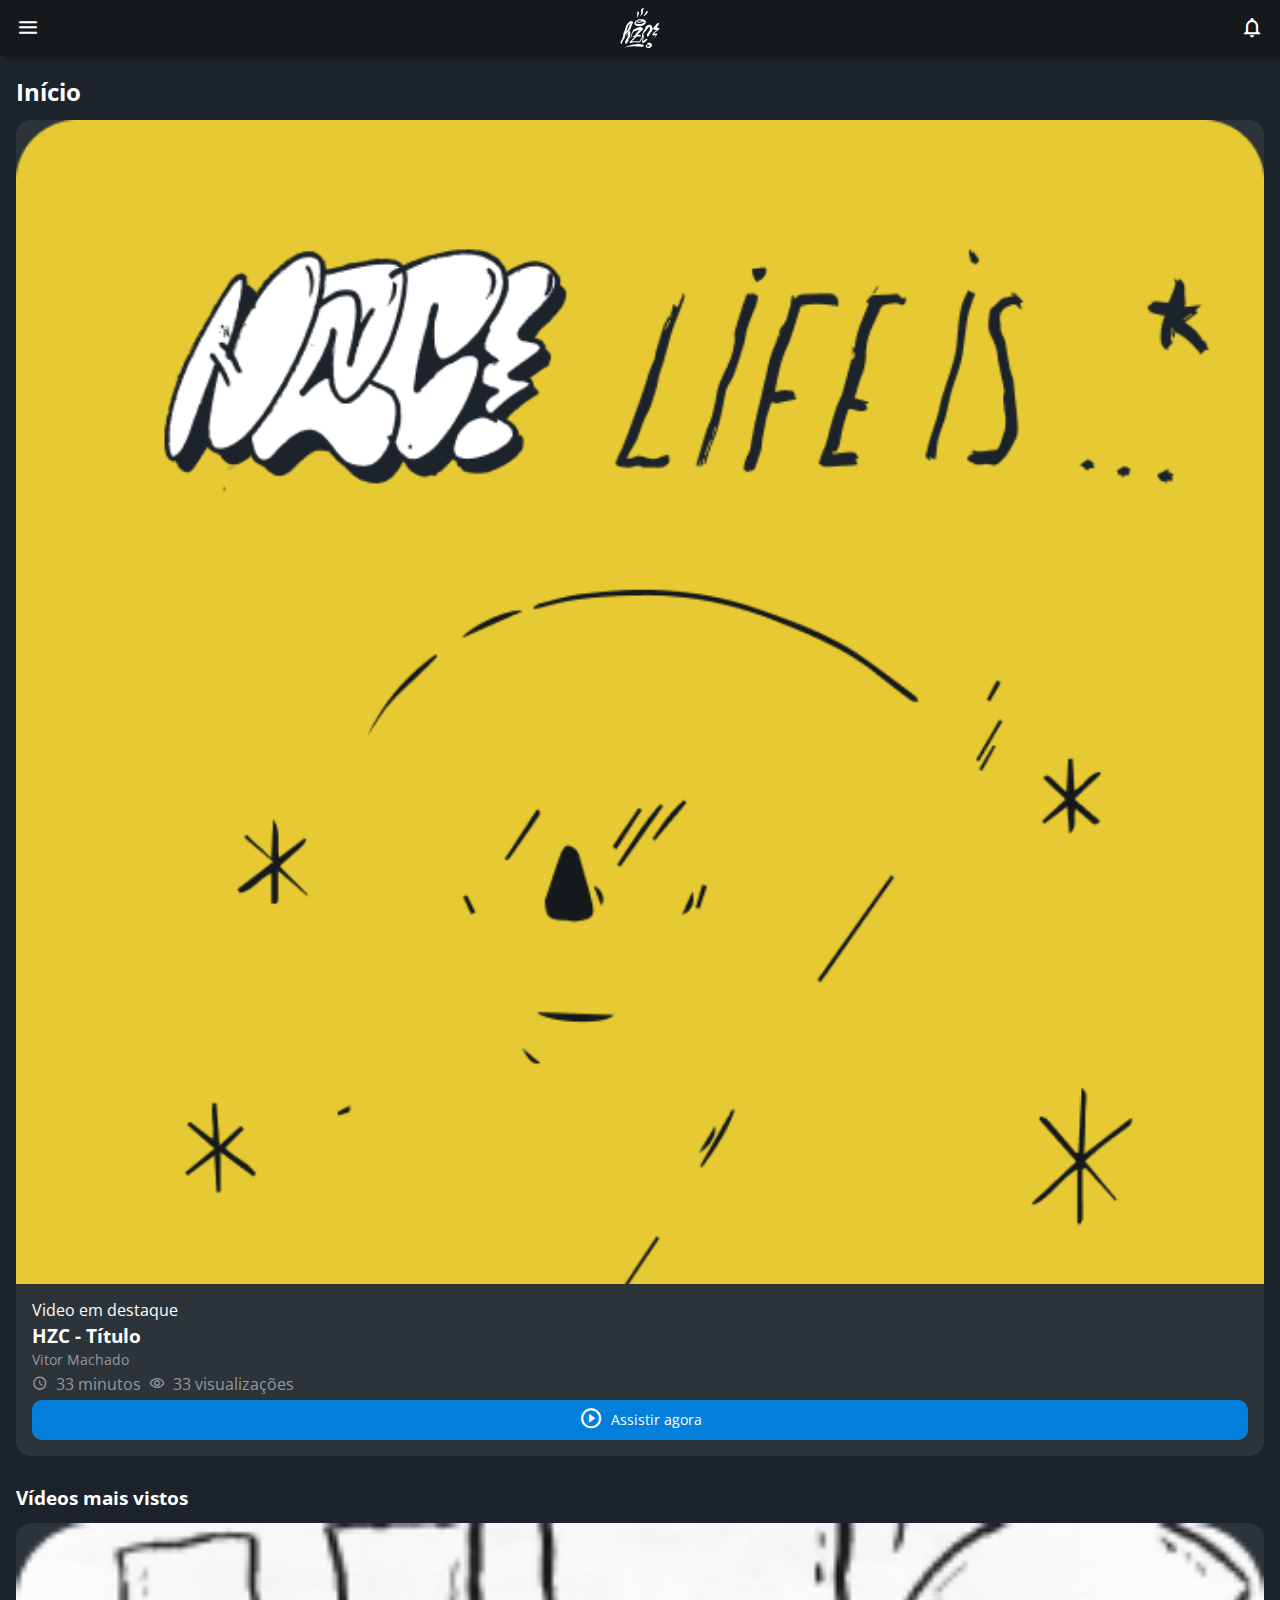
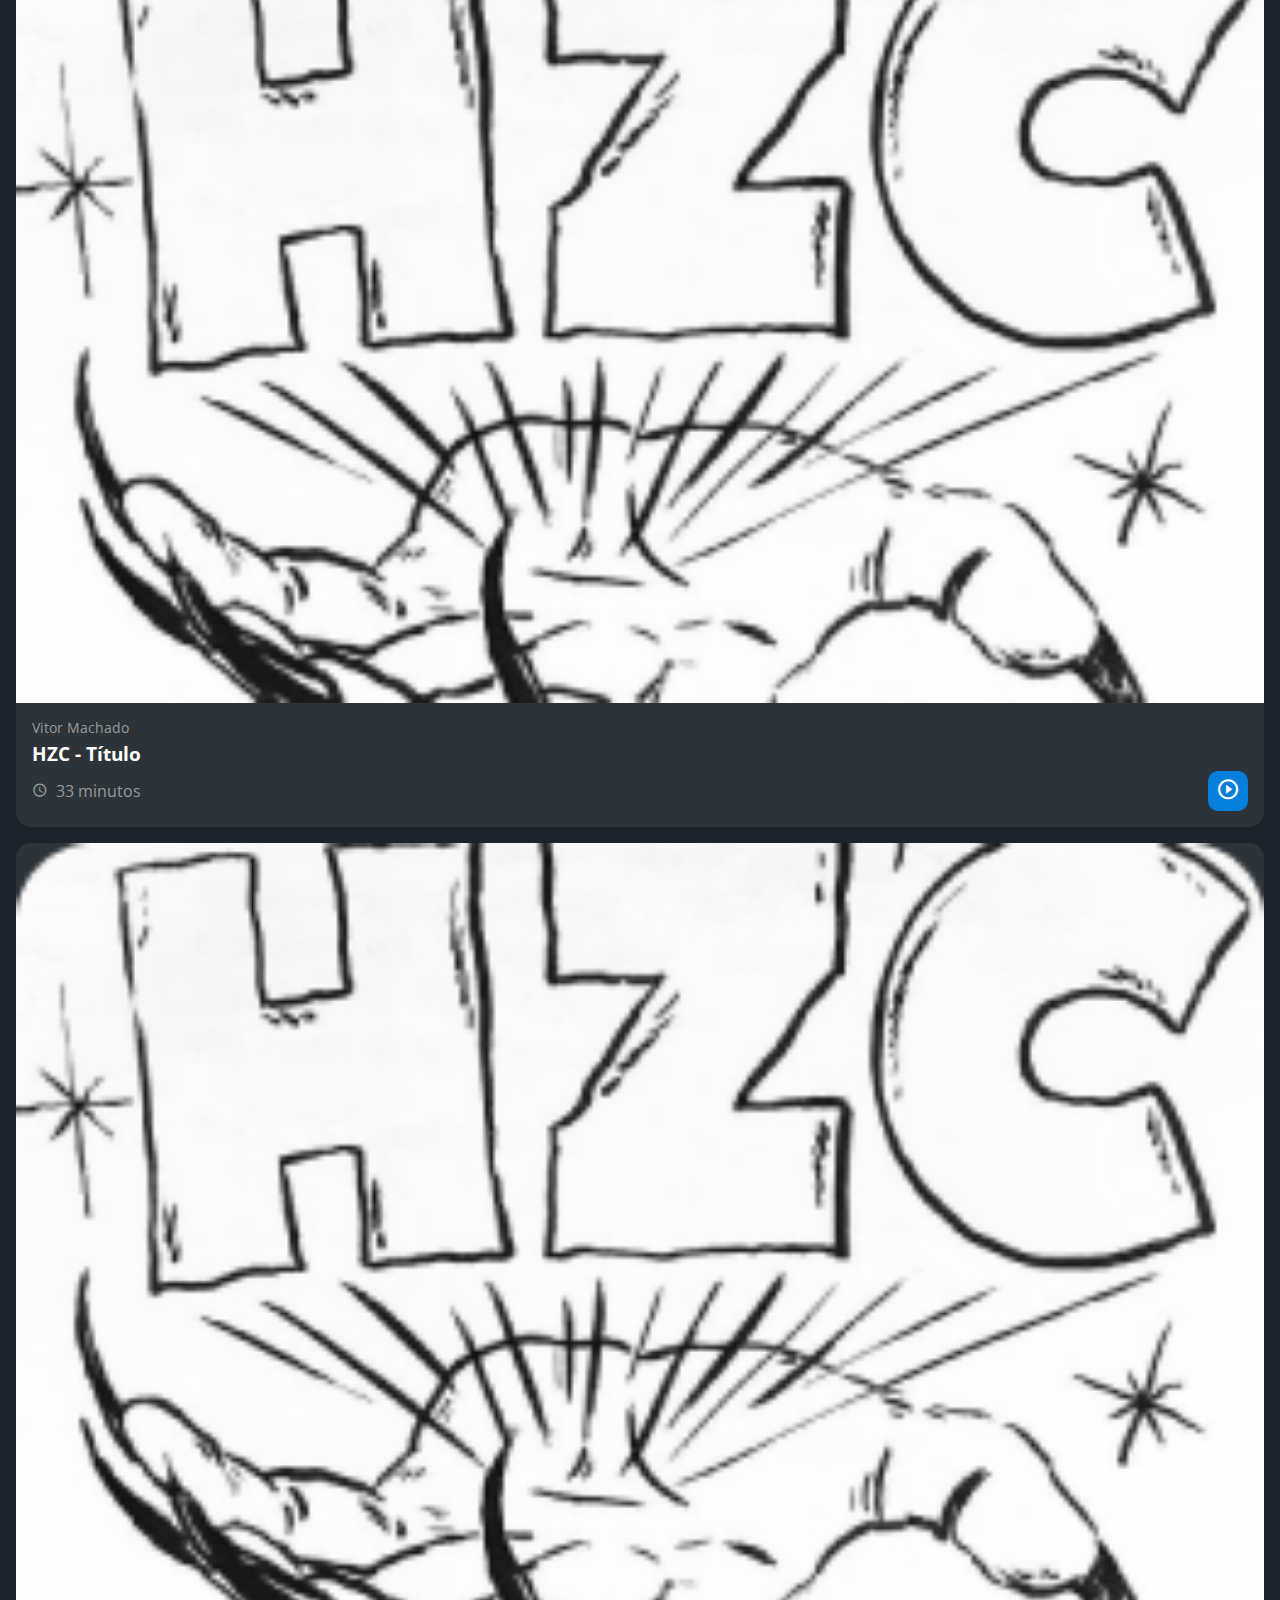
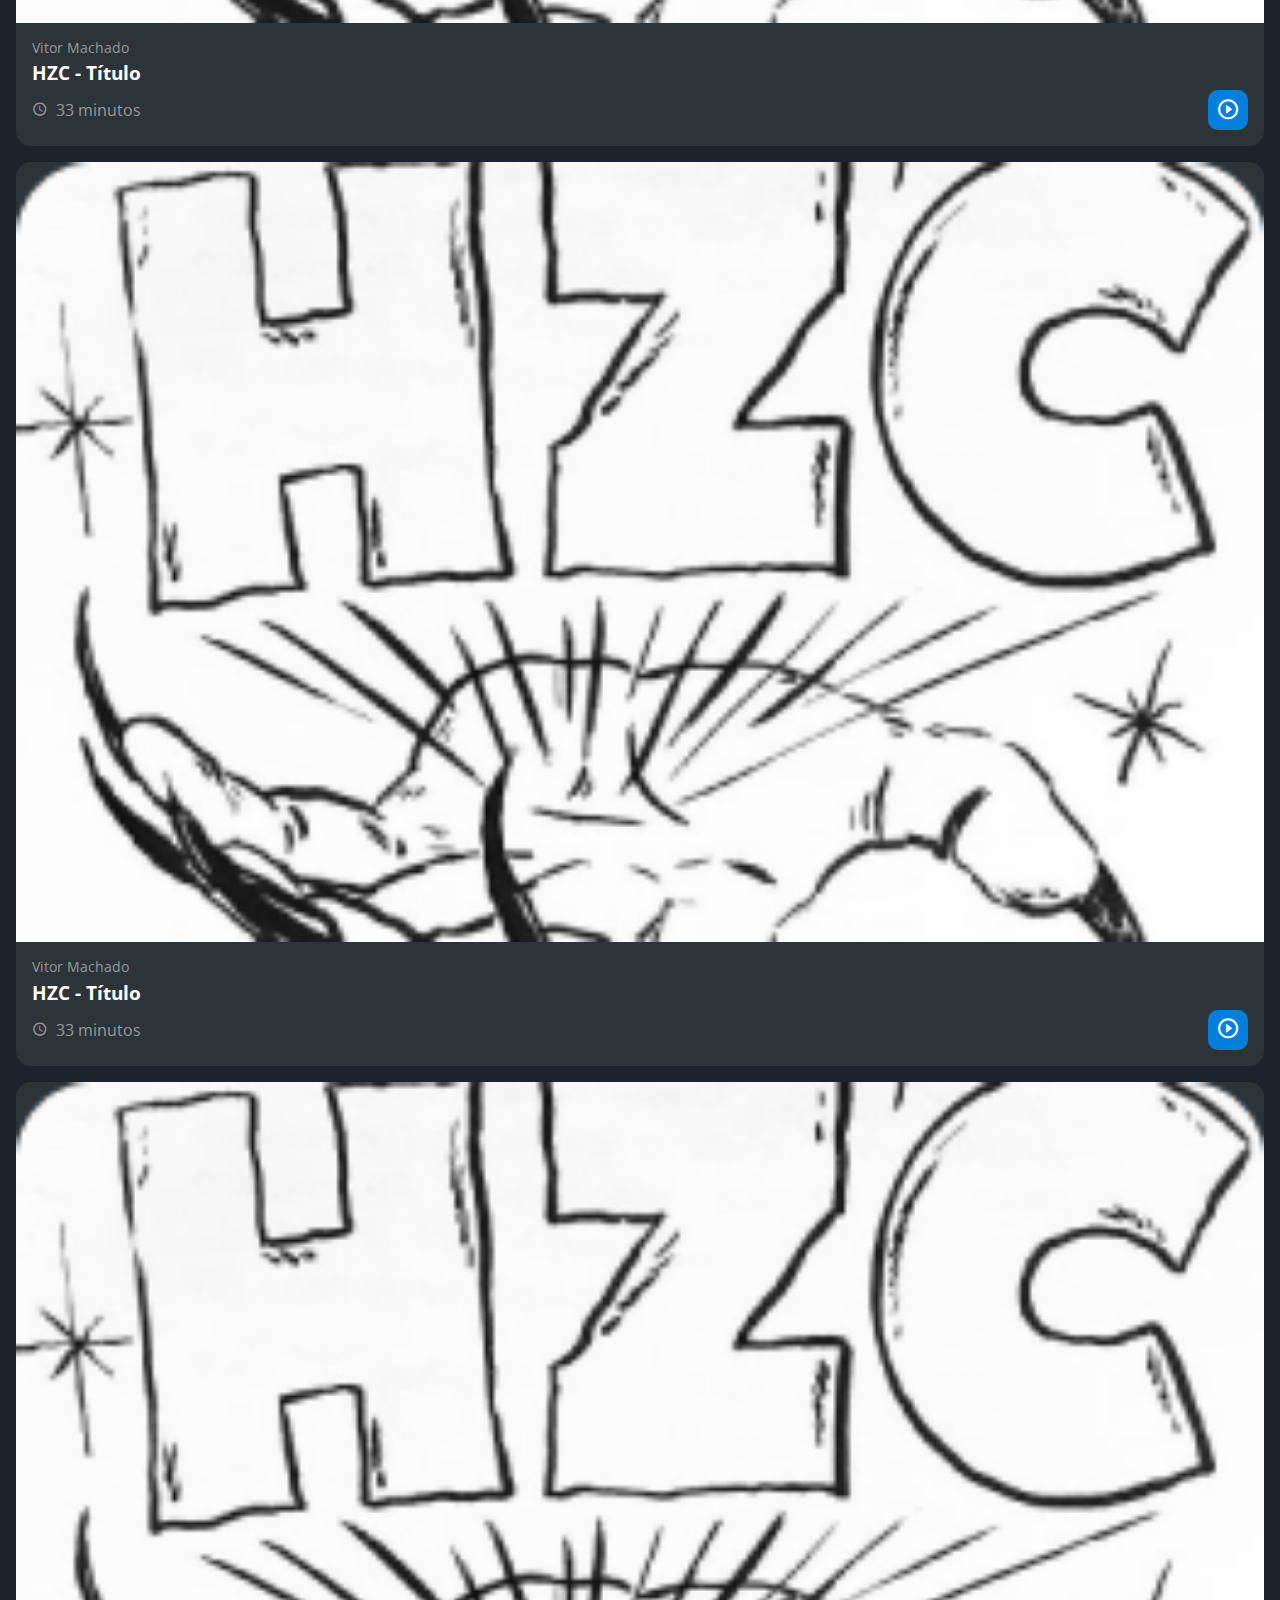
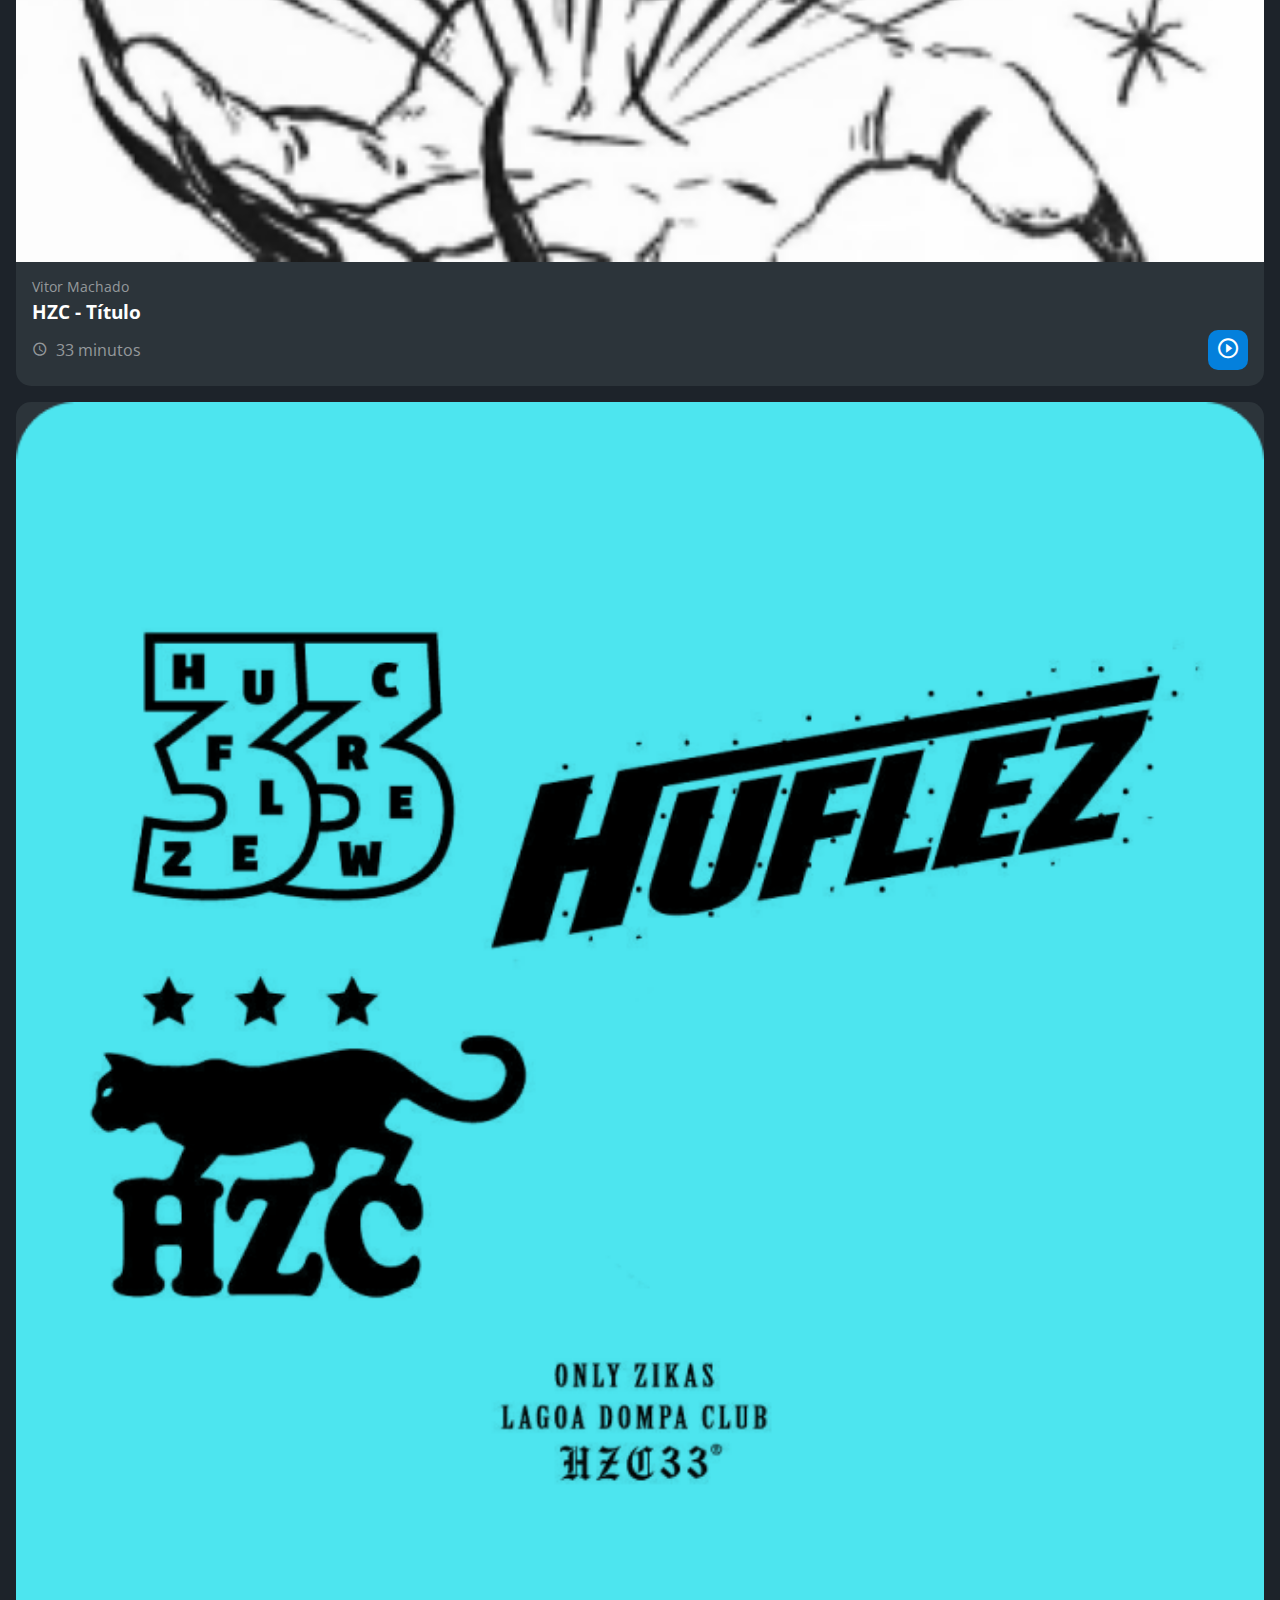
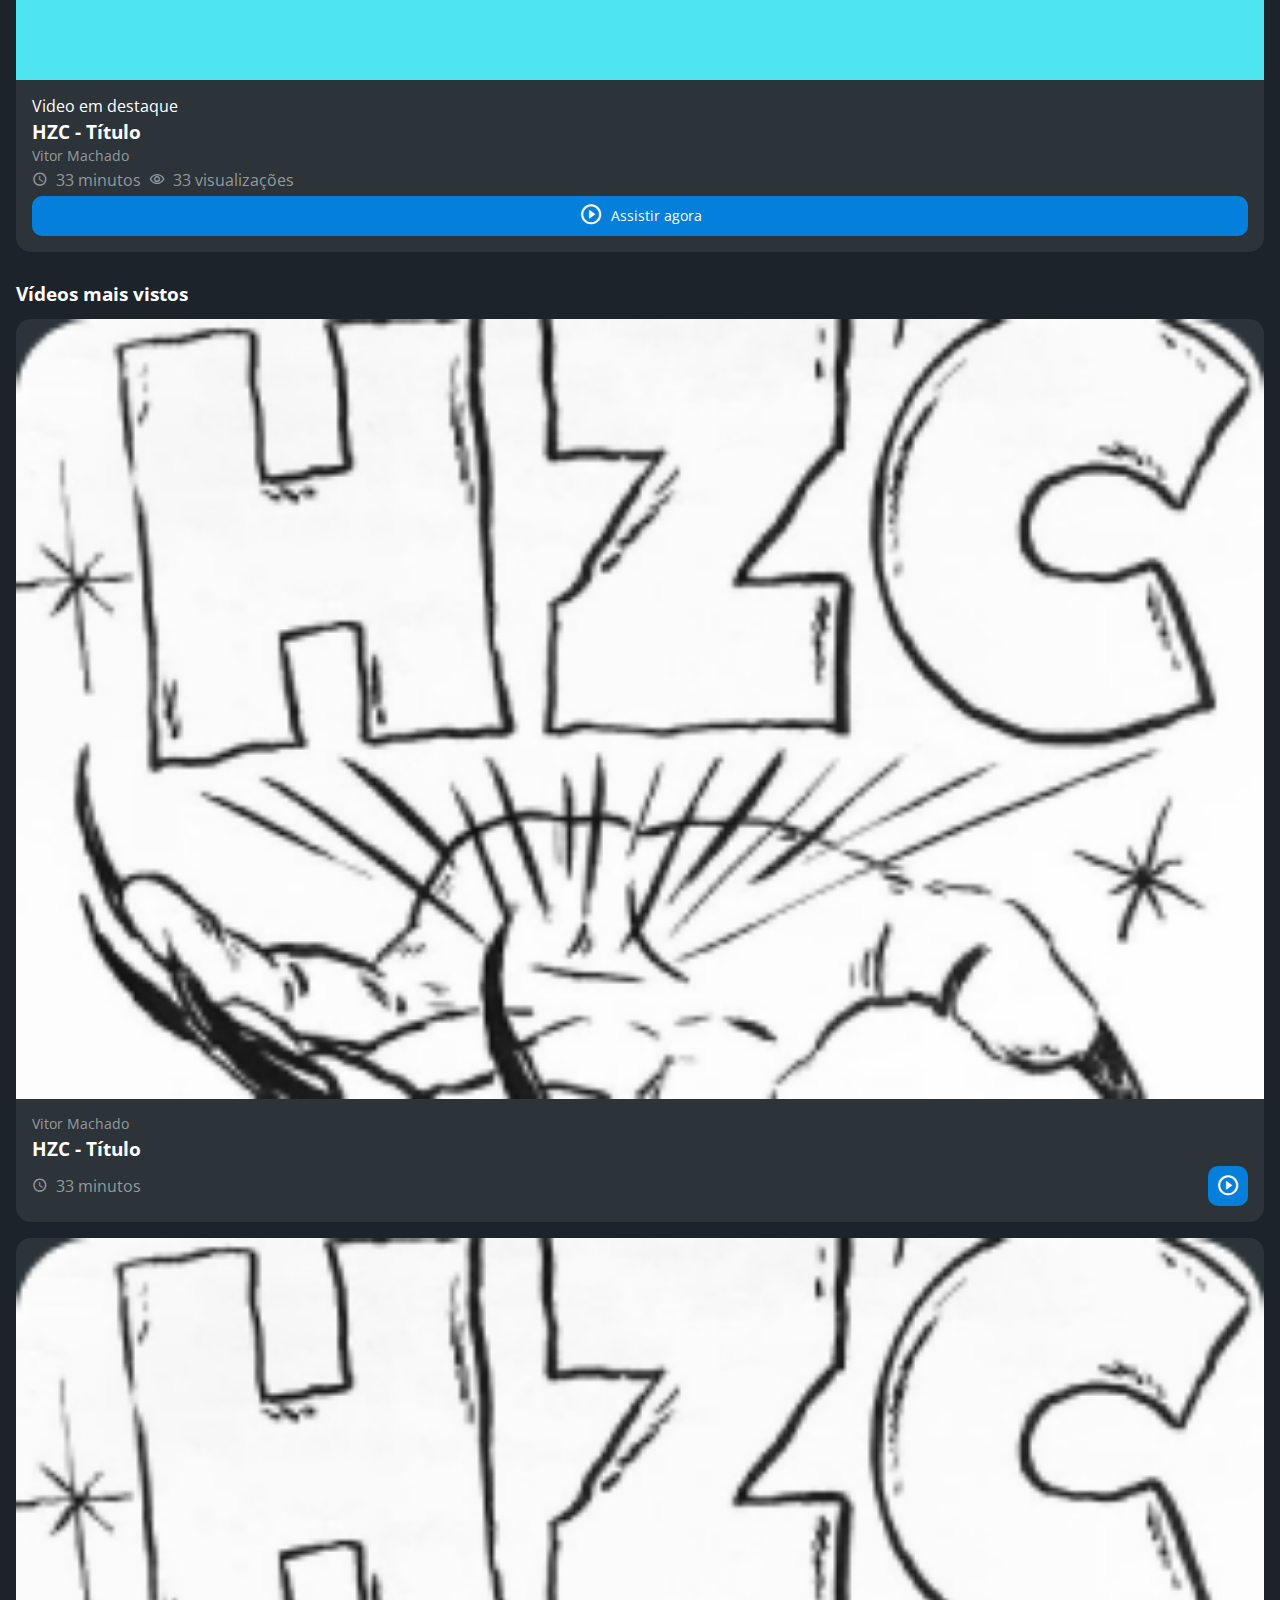
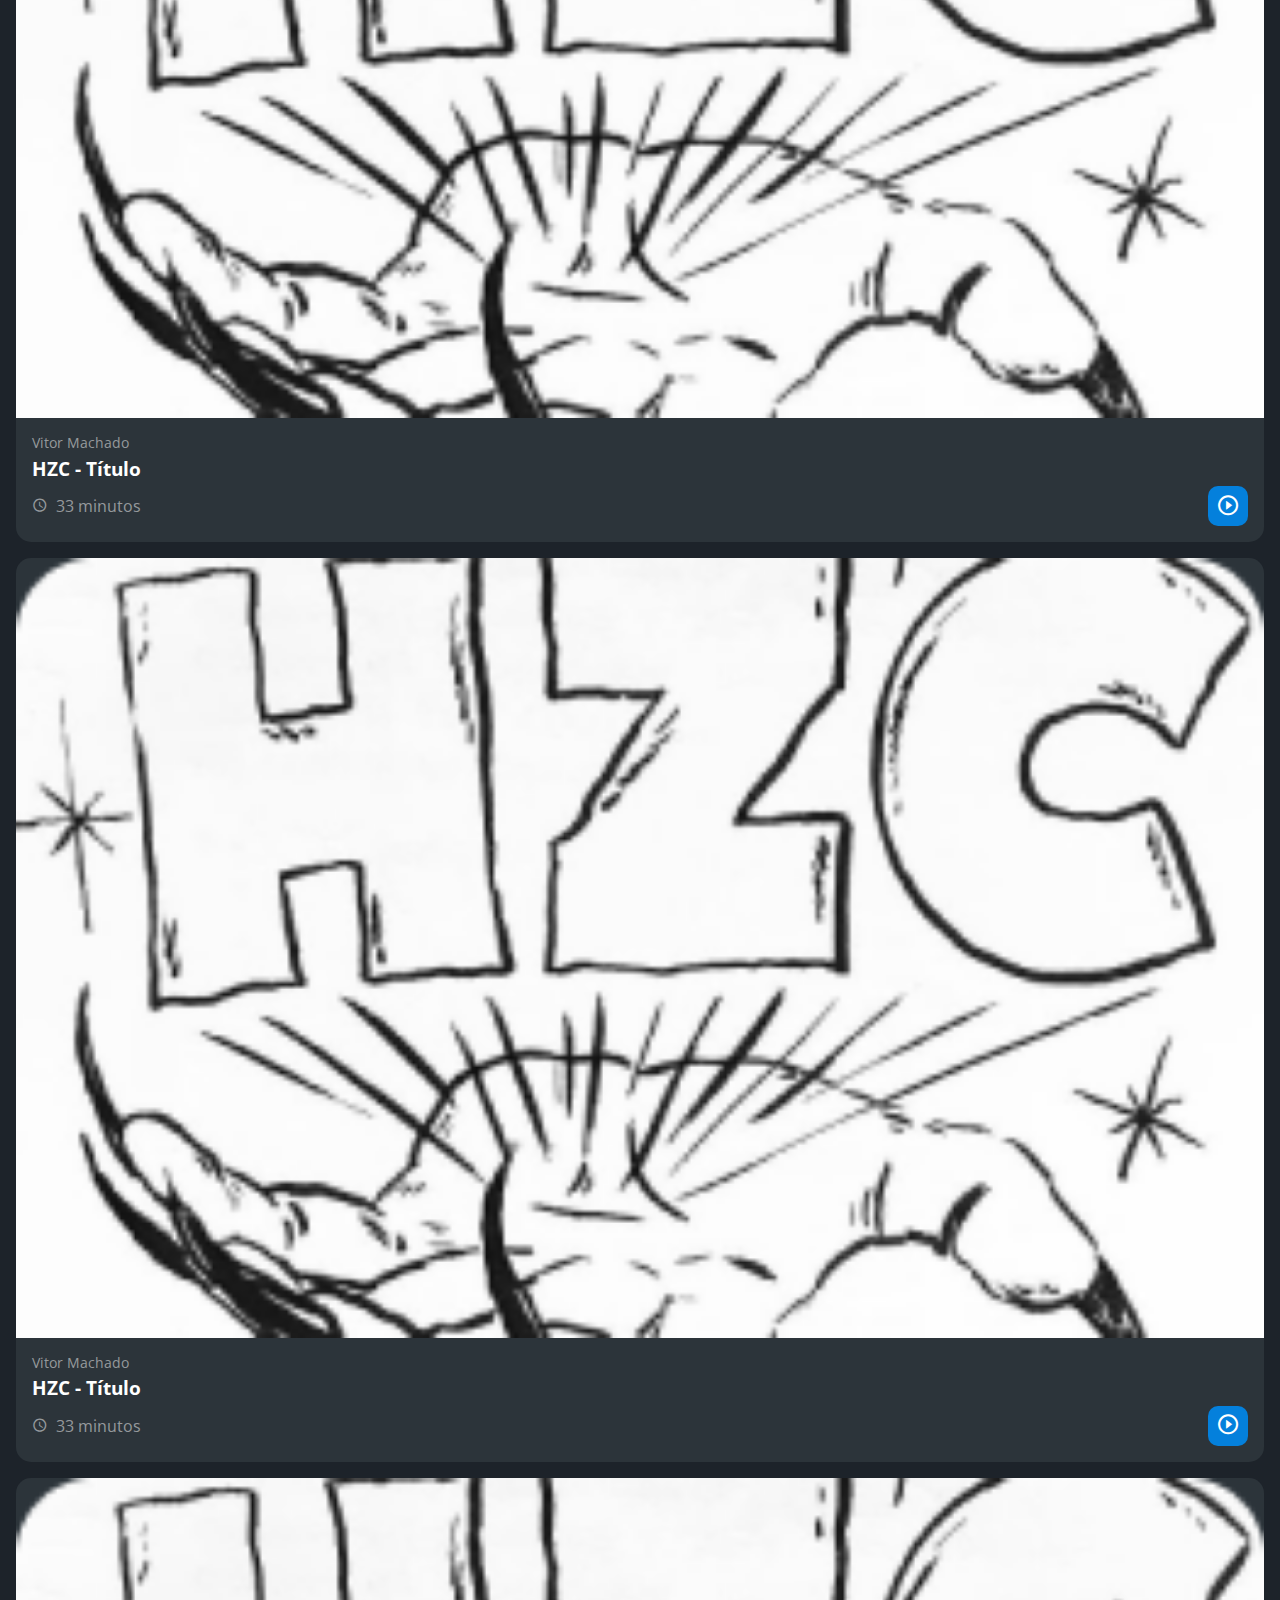
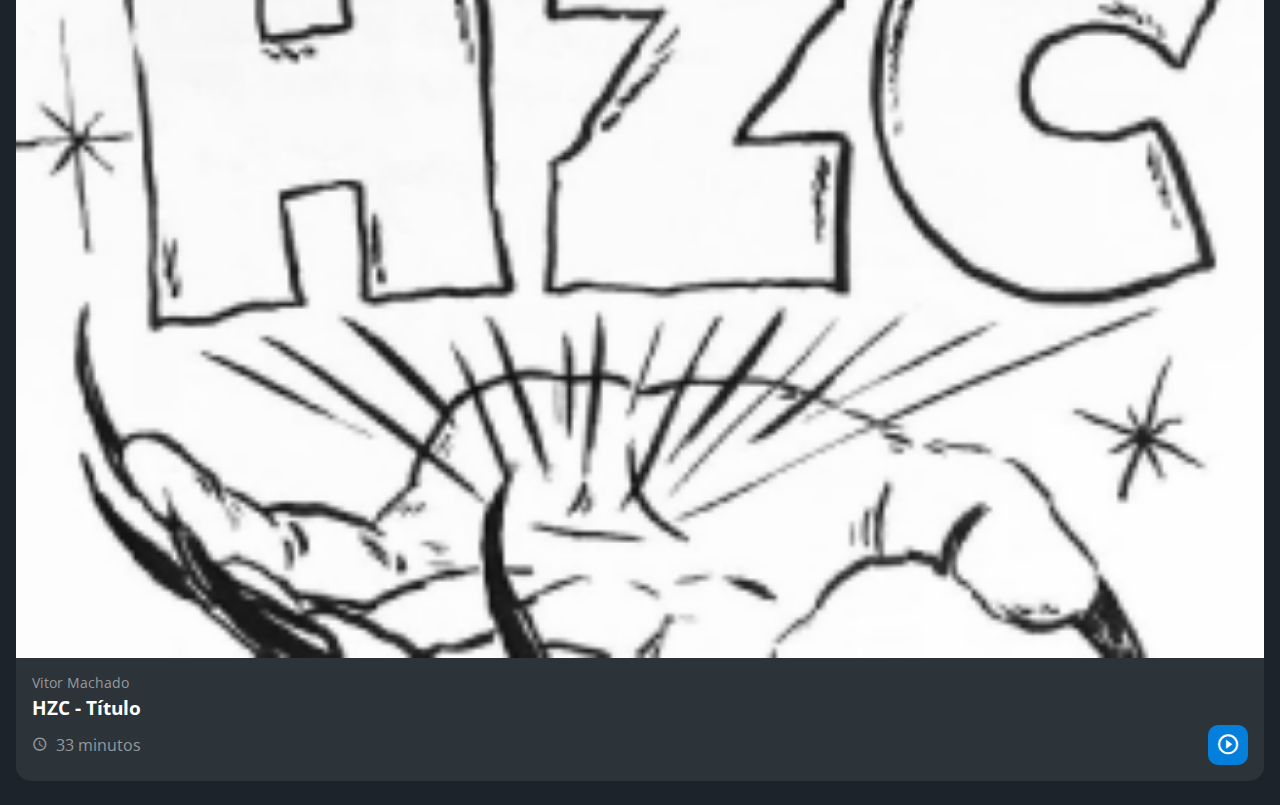
==== commit fc283778: "Finalizando estilização para o desktop e resolvendo problemas gerados no mobile" ====
--- a/index.html
+++ b/index.html
@@ -29,8 +29,9 @@
     </nav>
     <main class="principal">
         <h2 class="titulo-pagina">Início</h2>
-        <article class="cartao cartao--destaque">
-            <img src="assets/img/banner-mobile_1.png" alt="Banner do cartão" class="cartao__imagem">
+        <article class="cartao cartao--destaque destaque-video">
+            <img src="assets/img/banner-mobile_1.png" alt="Banner do cartão" class="cartao__imagem cartao__imagem--mobile">
+            <img src="assets/img/banner_1.png" alt="Banner do cartão" class="cartao__imagem cartao__imagem--desktop">
             <div class="cartao__conteudo">
                 <p class="cartao__destaque">Video em destaque</p>
                 <h3 class="cartao__titulo">HZC - Título</h3>
@@ -40,7 +41,7 @@
                 <button class="cartao__botao cartao__botao--play cartao__botao--destaque">Assistir agora</button>
             </div>
         </article>
-        <article class="cartao cartao--recentes">
+        <article class="cartao cartao--recentes videos-recentes">
             <h3 class="cartao__titulo">Vídeos recentes</h3>
             <a href="#" class="cartao__link">Ver todos</a>
             <ul class="cartao__lista">
@@ -71,7 +72,7 @@
                 </li>
             </ul>
         </article>
-        <section class="secao">
+        <section class="secao secao-videos">
             <h3 class="titulo-secao">Vídeos mais vistos</h3>
             <article class="cartao">
                 <img src="assets/img/video_1.png" alt="Video" class="cartao__imagem">
@@ -110,7 +111,7 @@
                 </div>
             </article>
         </section>
-        <article class="cartao cartao--recentes">
+        <article class="cartao cartao--recentes produtos-recentes">
             <h3 class="cartao__titulo">Vídeos recentes</h3>
             <a href="#" class="cartao__link">Ver todos</a>
             <ul class="cartao__lista">
@@ -141,8 +142,9 @@
                 </li>
             </ul>
         </article>
-        <article class="cartao cartao--destaque">
-            <img src="assets/img/banner-mobile_1.png" alt="Banner do cartão" class="cartao__imagem">
+        <article class="cartao cartao--destaque destaque-produtos">
+            <img src="assets/img/banner-mobile_2.png" alt="Banner do cartão" class="cartao__imagem cartao__imagem--mobile">
+            <img src="assets/img/banner_2.png" alt="Banner do cartão" class="cartao__imagem cartao__imagem--desktop">
             <div class="cartao__conteudo">
                 <p class="cartao__destaque">Video em destaque</p>
                 <h3 class="cartao__titulo">HZC - Título</h3>
@@ -152,7 +154,7 @@
                 <button class="cartao__botao cartao__botao--play cartao__botao--destaque">Assistir agora</button>
             </div>
         </article>
-        <section class="secao">
+        <section class="secao secao-produtos">
             <h3 class="titulo-secao">Vídeos mais vistos</h3>
             <article class="cartao">
                 <img src="assets/img/video_1.png" alt="Video" class="cartao__imagem">
--- a/assets/css/estilos.css
+++ b/assets/css/estilos.css
@@ -43,14 +43,61 @@
     display: none;
 }
 
+@media screen and (min-width: 1440px) {
+    .cabecalho {
+        background-color: #1D232A;
+        display: grid;
+        column-gap: 32px;
+        grid-template-columns: 1fr auto;
+        padding: 16px 60px;
+        height: 80px;
+        box-sizing: border-box;
+        grid-column: 2;
+    }
+
+    .cabecalho__menu {
+        display: none;
+    }
+
+    .cabecalho__logo {
+        display: none;
+    }
+    
+    .cabecalho__perfil {
+        display: grid;
+        grid-template-columns: repeat(3, auto);
+        column-gap: 8px;
+        align-items: center;
+        justify-self: flex-end;
+        color: #95999C;
+        padding: 8px 32px;
+        border-right: 1px solid #95999C;
+    }
+    
+    .cabecalho__perfil::before {
+        content: "";
+        display: block;
+        width: 32px;
+        height: 32px;
+        background-image: url(../img/profile_2.png);
+        background-size: contain;
+        background-repeat: no-repeat;
+        background-position: center;
+    }
+
+    .cabecalho__perfil::after {
+        content: "\e90d";
+        color: #ffffff;
+        font-size: 1.5rem;
+    }
+}
+
 .menu-lateral{
     display: flex;
     flex-direction: column;
-
     background-color: #15191C;
     width: 75vw;
     height: 100vh;
-
     position: absolute;
     left: -100vw;
     transition: .25s;
@@ -110,6 +157,15 @@
     content: '\e90a';
 }
 
+@media screen and (min-width: 1440px) {
+    .menu-lateral {
+        position: static;
+        width: 200px;
+        grid-column: 1;
+        grid-row: 1 / span 2;
+    }
+}
+
 .principal{
     padding: 24px 16px;
     display: grid;
@@ -124,6 +180,27 @@
 .titulo-secao {
     font-size: 1.2rem;
     font-weight: 700;
+}
+
+@media screen and (min-width: 1440px) {
+    .principal {
+        display: grid;
+        grid-template-columns: auto 1fr auto;
+        grid-template-areas: 
+            "titulo-pagina titulo-pagina titulo-pagina"
+            "destaque-video destaque-video videos-recentes"
+            "secao-videos secao-videos secao-videos"
+            "produtos-recentes destaque-produtos destaque-produtos"
+            "secao-produtos secao-produtos secao-produtos"
+        ;
+        column-gap: 32px;
+        padding: 16px 60px;
+        grid-column: 2;
+    }
+
+    .titulo-secao {
+        grid-column: span 4;
+    }
 }
 
 .cartao {
@@ -131,6 +208,10 @@
     border-radius: 15px;
     overflow: hidden;
     background-color: #2C343A;
+}
+
+.cartao__imagem--desktop{
+    display: none;
 }
 
 .cartao--destaque {
@@ -204,7 +285,111 @@
     margin-right: 8px;
 }
 
+.cartao--recentes {
+    display: none;
+}
+
+@media screen and (min-width: 1440px) {
+    .cartao--destaque {
+        margin-bottom: 0;
+    }
+
+    .cartao__imagem--desktop{
+        display: block;
+    }
+
+    .cartao__imagem--mobile{
+        display: none;
+    }
+    
+    .cartao__botao--destaque {
+        grid-column: auto;
+        padding: 16px 8px;
+    }
+
+    .cartao--recentes {
+        display: grid;
+        grid-template-columns: auto auto;
+        align-items: center;
+        row-gap: 24px;
+        width: 256px;
+        padding: 16px;
+        box-sizing: border-box;
+        align-self: flex-start;
+    }
+
+    .cartao--recentes .cartao__titulo {
+        grid-column: auto;
+    }
+
+    .cartao__link {
+        font-size: 0.8rem;
+        font-weight: 600;
+        color: #0480DC;
+        justify-self: flex-end;
+    }
+
+    .cartao__lista {
+        display: grid;
+        row-gap: 16px;
+        grid-column: span 2;
+    }
+
+    .cartao__item {
+        display: grid;
+        grid-template-columns: auto 1fr;
+        gap: 8px;
+    }
+
+    .cartao__item--thumbnail {
+        width: 32px;
+        grid-row: span 2;
+    }
+
+    .cartao__item--titulo {
+        font-size: 0.9rem;
+        line-height: 1.2rem;
+        font-weight: 700;
+    }
+
+    .cartao__item-perfil {
+        font-size: 0.8rem;
+        color: #95999C;
+    }
+}
+
 .secao {
     display: grid;
     gap: 16px;
-}+}
+
+@media screen and (min-width: 1440px){
+    .secao {
+        grid-template-columns: repeat(4, 1fr);
+    }
+    
+    .destaque-video {
+        grid-area: destaque-video;
+    }
+
+    .videos-recentes {
+        grid-area: videos-recentes;
+    }
+
+    .secao-videos {
+        grid-area: secao-videos;
+    }
+
+    .destaque-produtos {
+        grid-area: destaque-produtos;
+    }
+
+    .produtos-recentes {
+        grid-area: produtos-recentes;
+    }
+
+    .secao-produtos {
+        grid-area: secao-produtos;
+    }
+}
+ 